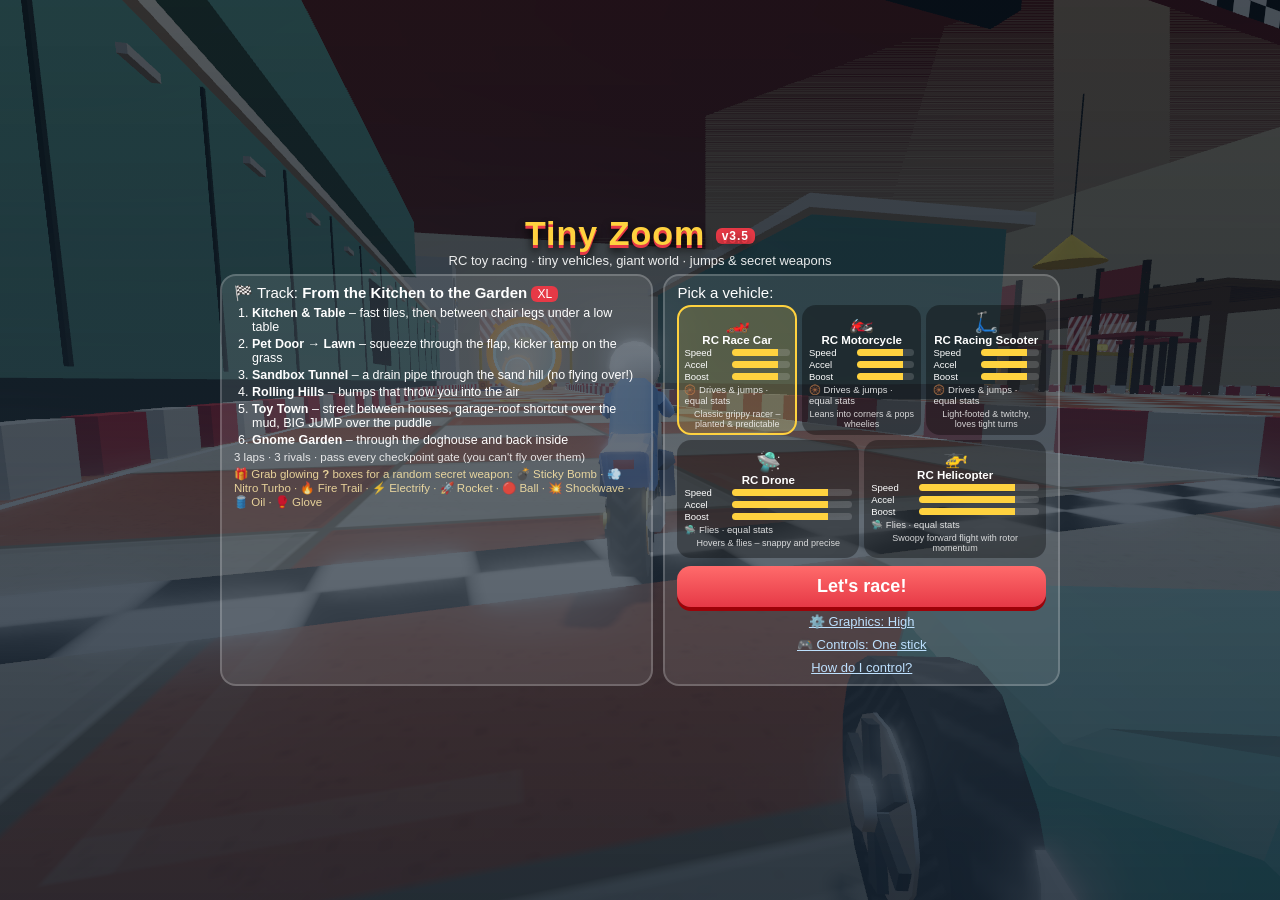
==== index.html @ 47759a53 "v3.5: graphics upgrade (PBR, shadows, bloom, quality presets), slow-zone pads, flyer wind gusts" ====
<!doctype html>
<html lang="en" dir="ltr">
<head>
<meta charset="utf-8">
<meta name="viewport" content="width=device-width, initial-scale=1, maximum-scale=1, user-scalable=no, viewport-fit=cover">
<meta name="theme-color" content="#1d3557">
<meta name="mobile-web-app-capable" content="yes">
<meta name="apple-mobile-web-app-capable" content="yes">
<meta name="apple-mobile-web-app-status-bar-style" content="black-translucent">
<title>Tiny Zoom v3.5 — Toy Racing</title>
<link rel="manifest" href="manifest.webmanifest">
<link rel="icon" href="icon-192.png">
<link rel="apple-touch-icon" href="icon-192.png">
<link rel="stylesheet" href="style.css">
</head>
<body>
<canvas id="c"></canvas>
<div id="speedlines"></div>
<div id="rescueFx"></div>
<div id="touchLayer" class="hidden"></div>

<div id="hud" class="hidden">
  <div id="hudPos" class="panel"><div class="lbl">Place</div><div><span id="posNum">4</span><small>/4</small></div></div>
  <div id="hudLap" class="panel"><div id="lapNum">Lap 1/3</div><div id="lapTime" class="mono">0:00.00</div></div>
  <div id="hudTimes" class="panel"><div>Total <b id="totTime" class="mono">0:00.0</b></div><div>Best <b id="bestTime" class="mono">—</b></div></div>
  <canvas id="minimap" width="150" height="132"></canvas>
  <div id="hudBat" class="panel"><svg class="gauge" viewBox="0 0 100 60" aria-hidden="true"><path d="M10 52 A40 40 0 0 1 90 52" class="gTrack" pathLength="100"/><path id="gaugeArc" d="M10 52 A40 40 0 0 1 90 52" class="gArc" pathLength="100"/></svg><div class="gRead"><span id="spd" class="mono">0</span><small>cm/s</small></div><span id="alt" class="mono"></span></div>
  <div id="toast"></div>
  <div id="warn"></div>
  <button id="btnPause" class="hbtn" aria-label="Pause">⏸</button>
  <button id="btnReset" class="hbtn" aria-label="Reset to track">↺</button>
  <button id="wslot" class="panel wbtn empty" aria-label="Weapon – tap to fire"><div id="wicon"><svg class="boltgear" viewBox="0 0 100 100" aria-hidden="true"><path d="M50 4l7 10 12-4 2 12 12 2-4 12 10 7-10 7 4 12-12 2-2 12-12-4-7 10-7-10-12 4-2-12-12-2 4-12-10-7 10-7-4-12 12-2 2-12 12 4z" fill="#151515"/><circle cx="50" cy="50" r="30" fill="#ff7b00"/><path d="M56 26L36 54h12l-6 22 22-30H52z" fill="#ffd23f" stroke="#151515" stroke-width="3" stroke-linejoin="round"/></svg></div><div id="wname">Grab a crate</div><div id="wtap">TAP TO FIRE</div></button>
  <button id="btnJump" class="abtn jump" aria-label="Jump"><b>⤒</b><span id="lblJump">JUMP</span></button>
  <div id="stickL" class="stick"><div class="lbl" id="lblL">Throttle</div><div class="gimbal"><div class="cross"></div><div class="knob"></div></div></div>
  <div id="stickR" class="stick"><div class="lbl" id="lblR">Steer</div><div class="gimbal"><div class="cross"></div><div class="knob"></div></div></div>
</div>

<div id="countdown"></div>

<div id="menu" class="overlay">
  <div class="menuBox">
    <div class="menuHead">
      <h1>Tiny Zoom <span class="tag">v3.5</span></h1>
      <div class="sub">RC toy racing · tiny vehicles, giant world · jumps &amp; secret weapons</div>
    </div>
    <div class="menuBody">
      <div class="trackCard">
        <div class="cardTitle">🏁 Track: <b>From the Kitchen to the Garden</b> <span class="tag">XL</span></div>
        <ol class="sections">
          <li><b>Kitchen &amp; Table</b> – fast tiles, then between chair legs under a low table</li>
          <li><b>Pet Door → Lawn</b> – squeeze through the flap, kicker ramp on the grass</li>
          <li><b>Sandbox Tunnel</b> – a drain pipe through the sand hill (no flying over!)</li>
          <li><b>Rolling Hills</b> – bumps that throw you into the air</li>
          <li><b>Toy Town</b> – street between houses, garage-roof shortcut over the mud, BIG JUMP over the puddle</li>
          <li><b>Gnome Garden</b> – through the doghouse and back inside</li>
        </ol>
        <div class="small">3 laps · 3 rivals · pass every checkpoint gate (you can't fly over them)</div>
        <div class="small wtip">🎁 Grab glowing <b>?</b> boxes for a random secret weapon: 💣 Sticky Bomb · 💨 Nitro Turbo · 🔥 Fire Trail · ⚡ Electrify · 🚀 Rocket · 🔴 Ball · 💥 Shockwave · 🛢️ Oil · 🥊 Glove</div>
      </div>
      <div class="pick">
        <div class="cardTitle">Pick a vehicle:</div>
        <div class="vehicles" id="vehList"></div>
        <button id="btnStart" class="big">Let's race!</button>
        <button class="link btnQuality" id="btnQuality">⚙️ Graphics</button>
        <button class="link btnControls" id="btnControls">🎮 Controls: One stick</button>
        <button id="btnHelp" class="link">How do I control?</button>
      </div>
    </div>
  </div>
  <div id="help" class="hidden">
    <h3>Remote control – two sticks</h3>
    <p><b>🎮 Controls (tap “Controls” to switch):</b> <b>One stick</b> (default) – the left stick is fully analog: push it diagonally to steer and accelerate at the same time; the right stick does the same, so use whichever thumb you like (flyers hold their height automatically; JUMP = hop). <b>Point &amp; go</b> – push the left stick where you want to go and the vehicle turns that way. <b>Classic RC</b> – the original transmitter layout below.</p>
    <p><b>🏎️🏍️🛴 Ground (race car, motorcycle, scooter), Classic RC:</b> Left stick up = throttle, down = brake/reverse. Right stick left/right = steering. Hard steer at speed = drift. <b>JUMP</b> button hops over small obstacles and barriers.</p>
    <p><b>🚁 Drone / Helicopter, Classic RC:</b> Left stick up/down = altitude (center = hold). Right stick: left/right = yaw, up/down = forward/back. The helicopter tilts its rotor first, carries more momentum and hovers less steadily. JUMP = quick hop up.</p>
    <p><b>🎁 Weapons:</b> Drive through a glowing <b>?</b> box – the weapon slot (bottom left, next to the left stick) rolls a random weapon. <b>Tap the slot</b> to fire it (or press F). Hits make racers spin/tumble briefly. A sticky bomb can be passed on by bumping another racer!</p>
    <p><b>🛟 Flight assist:</b> Leave the left stick centred and the drone/helicopter holds a safe height by itself – it follows the hills and ducks under gates, tables and the tunnel. Not steering? The nose gently lines up with the track. Drone and helicopter fly through glowing orange/cyan <b>turbo rings</b> instead – the assist lines you up with them.</p>
    <p><b>🚀 Turbo pads:</b> 15 orange chevron pads along the track – before jumps, ramps and the tunnel, on the straights, and in every slow grass / mud / puddle stretch. Drive over one for a short, strong speed boost. Flyers: a floating <b>turbo ring</b> hangs above every pad – fly through it for the same boost. 💣 Bombs are lobbed <b>behind</b> you. 🌪️ Over grass, mud and puddles flyers meet swirling <b>wind gusts</b> that slow them just like the ground slows cars (pale-blue on the minimap). All vehicles have the same speed: win with RC parts crate prizes and turbo pads!</p>
    <p><b>⌨️ Keyboard:</b> W/S or ↑/↓ = throttle / forward-back · A/D or ←/→ = steer (combine, e.g. W+A, for diagonals) · Space = jump (ground) / up (flyers) · E up · Shift/Q down · F = fire · R = reset to track · Esc = pause</p>
    <p class="small"><b>Credits:</b> Tiny Zoom – all models, textures and art are original and generated in code. Rendering by three.js (MIT License, © three.js authors).</p>
    <button class="big" id="btnHelpClose">Got it</button>
  </div>
</div>

<div id="pause" class="overlay hidden"><div class="dialog"><h2>Paused</h2>
  <button class="big" id="btnResume">Resume</button><button class="big alt" id="btnRestart">New race</button><button class="big alt btnQuality" id="btnQuality2">⚙️ Graphics</button><button class="big alt btnControls" id="btnControls2">🎮 Controls: One stick</button><button class="big alt" id="btnMenu">Menu</button></div></div>

<div id="finish" class="overlay hidden"><div class="dialog wide"><h2 id="finTitle">Finish!</h2>
  <table id="results"><thead><tr><th>Place</th><th>Driver</th><th>Vehicle</th><th>Total time</th><th>Best lap</th><th>Laps</th><th>Hits</th></tr></thead><tbody></tbody></table>
  <div id="balance" class="small"></div>
  <div class="row"><button class="big" id="btnAgain">Again!</button><button class="big alt" id="btnMenu2">Menu</button></div></div></div>

<div id="rotate"><div>📱↻</div><div>Rotate your phone to landscape</div></div>

<script type="module" src="main.js"></script>
</body>
</html>
---- style.css ----
*{box-sizing:border-box;-webkit-tap-highlight-color:transparent}
html,body{margin:0;height:100%;overflow:hidden;background:#111;font-family:"Rubik","Segoe UI",Arial,sans-serif;color:#fff;touch-action:none;user-select:none;-webkit-user-select:none;overscroll-behavior:none;-webkit-touch-callout:none;-webkit-tap-highlight-color:transparent;-webkit-text-size-adjust:100%}
#c{position:fixed;inset:0;width:100vw;height:100vh;display:block}
.hidden{display:none!important}
#touchLayer{position:fixed;inset:0;z-index:5;touch-action:none}
#hud{position:fixed;inset:0;z-index:6;pointer-events:none}
.panel{position:absolute;background:rgba(20,30,50,.62);border:2px solid rgba(255,255,255,.25);border-radius:12px;padding:4px 10px;text-shadow:0 1px 2px #000}
.mono{font-variant-numeric:tabular-nums;direction:ltr;unicode-bidi:embed}
#hudPos{top:max(8px,env(safe-area-inset-top));left:max(10px,env(safe-area-inset-left));text-align:center;line-height:1}
#hudPos .lbl{font-size:11px;opacity:.8}
#posNum{font-size:34px;font-weight:800;color:#ffd23f}
#hudPos small{font-size:16px;opacity:.8}
#hudLap{top:max(8px,env(safe-area-inset-top));left:50%;transform:translateX(-50%);text-align:center}
#lapNum{font-size:13px;opacity:.9}#lapTime{font-size:22px;font-weight:700}
#hudTimes{top:max(8px,env(safe-area-inset-top));right:calc(max(10px,env(safe-area-inset-right)) + 160px);font-size:12px;line-height:1.5}
#hudTimes b{font-size:14px}
#minimap{position:absolute;top:max(8px,env(safe-area-inset-top));right:max(10px,env(safe-area-inset-right));width:150px;height:132px;background:rgba(20,30,50,.5);border-radius:12px;border:2px solid rgba(255,255,255,.25)}
#hudBat{top:calc(max(8px,env(safe-area-inset-top)) + 62px);left:max(10px,env(safe-area-inset-left));display:flex;align-items:center;gap:6px;font-size:13px;direction:ltr}
.batIcon{width:44px;height:16px;border:2px solid #fff;border-radius:3px;position:relative;padding:1px}
.batIcon:after{content:"";position:absolute;right:-6px;top:3px;width:4px;height:6px;background:#fff;border-radius:1px}
#batFill{height:100%;width:100%;background:#52d273;border-radius:1px;transition:width .2s}
#spd{font-weight:700;font-size:15px}
#toast{position:absolute;top:70px;left:50%;transform:translateX(-50%);background:rgba(255,210,63,.92);color:#222;font-weight:700;padding:6px 16px;border-radius:20px;opacity:0;transition:opacity .4s;white-space:nowrap;font-size:15px}
#toast.show{opacity:1}
#warn{position:absolute;top:108px;left:50%;transform:translateX(-50%);color:#ff4d6d;font-weight:800;font-size:18px;text-shadow:0 0 6px #000,0 2px 2px #000;white-space:nowrap}
#warn.ok{color:#4cc9f0}
.hbtn{pointer-events:auto;position:absolute;top:calc(max(8px,env(safe-area-inset-top)) + 142px);width:42px;height:42px;border-radius:50%;border:2px solid rgba(255,255,255,.4);background:rgba(20,30,50,.6);color:#fff;font-size:20px}
#btnPause{right:calc(max(10px,env(safe-area-inset-right)) + 0px)}
#btnReset{right:calc(max(10px,env(safe-area-inset-right)) + 50px)}
.stick{position:absolute;bottom:max(10px,env(safe-area-inset-bottom));width:150px;text-align:center;--kx:0px;--ky:0px}
#stickL{left:max(14px,env(safe-area-inset-left))}
#stickR{right:max(14px,env(safe-area-inset-right))}
.stick .lbl{font-size:12px;background:rgba(0,0,0,.45);display:inline-block;padding:2px 8px;border-radius:8px;margin-bottom:4px}
.gimbal{position:relative;width:118px;height:118px;margin:0 auto;border-radius:22px;background:linear-gradient(145deg,#3a3f47,#1f2328);border:3px solid #6c757d;box-shadow:inset 0 0 12px rgba(0,0,0,.7),0 3px 8px rgba(0,0,0,.5);opacity:.82}
.gimbal:before{content:"";position:absolute;inset:14px;border-radius:50%;border:2px solid rgba(255,255,255,.15);background:radial-gradient(circle,#2b2f35 40%,#15181c)}
.cross{position:absolute;inset:0}
.cross:before,.cross:after{content:"";position:absolute;background:rgba(255,255,255,.12);left:50%;top:18px;bottom:18px;width:2px;transform:translateX(-50%)}
.cross:after{top:50%;left:18px;right:18px;width:auto;height:2px;bottom:auto;transform:translateY(-50%)}
.knob{position:absolute;left:50%;top:50%;width:44px;height:44px;margin:-22px 0 0 -22px;border-radius:50%;background:radial-gradient(circle at 35% 30%,#e9ecef,#868e96 60%,#495057);border:3px solid #212529;box-shadow:0 4px 6px rgba(0,0,0,.6);transform:translate(var(--kx),var(--ky));transition:transform .05s}
.knob:after{content:"";position:absolute;inset:8px;border-radius:50%;background:repeating-conic-gradient(#adb5bd 0 10deg,#6c757d 10deg 20deg);opacity:.6}
#countdown{position:fixed;inset:0;display:flex;align-items:center;justify-content:center;z-index:8;pointer-events:none}
#countdown .cd{font:900 clamp(110px,34vh,190px)/1 'Arial Black',Impact,system-ui,sans-serif;letter-spacing:4px;color:#ff2d2d;-webkit-text-stroke:6px #ffe14d;paint-order:stroke fill;text-shadow:0 8px 0 #8a0f12,0 14px 24px rgba(0,0,0,.6);animation:cdpop .9s cubic-bezier(.2,1.6,.4,1) both;transform-origin:50% 60%}
#countdown .cd.go{color:#ff2d2d;font-size:clamp(130px,42vh,230px);animation:gopop .9s cubic-bezier(.2,1.8,.4,1) both}
#countdown .cd.n3,#countdown .cd.n2,#countdown .cd.n1{color:#fff;-webkit-text-stroke-color:#ff2d2d;text-shadow:0 8px 0 #8a0f12,0 14px 24px rgba(0,0,0,.6)}
@keyframes cdpop{0%{transform:scale(2.4);opacity:0}35%{transform:scale(.92);opacity:1}55%{transform:scale(1.05)}100%{transform:scale(1);opacity:.95}}
@keyframes gopop{0%{transform:scale(.2) rotate(-8deg);opacity:0}40%{transform:scale(1.15) rotate(2deg);opacity:1}70%{transform:scale(1)}100%{transform:scale(1.06);opacity:1}}
.overlay{position:fixed;inset:0;z-index:10;display:flex;align-items:center;justify-content:center;background:linear-gradient(180deg,rgba(13,27,42,.55),rgba(13,27,42,.82));overflow:auto}
.menuBox{width:min(96vw,860px);max-height:100vh;padding:8px 10px}
.menuHead{text-align:center;margin-bottom:6px}
h1{margin:0;font-size:34px;color:#ffd23f;text-shadow:0 3px 0 #e63946,0 6px 10px #000;letter-spacing:1px}
.tag{font-size:12px;background:#e63946;color:#fff;border-radius:6px;padding:1px 6px;vertical-align:middle}
.sub{font-size:13px;opacity:.9}
.menuBody{display:flex;gap:10px;align-items:stretch}
.trackCard,.pick{background:rgba(255,255,255,.1);border:2px solid rgba(255,255,255,.2);border-radius:16px;padding:8px 12px}
.trackCard{flex:1.1;font-size:12.5px}.pick{flex:1}
.cardTitle{font-size:15px;margin-bottom:4px}
.sections{margin:4px 0;padding-inline-start:18px}.sections li{margin:3px 0}
.small{font-size:11.5px;opacity:.85}
.vehicles{display:flex;gap:8px}
.vcard{flex:1;background:rgba(0,0,0,.35);color:#fff;border:3px solid transparent;border-radius:14px;padding:6px;font:inherit;text-align:left;cursor:pointer}
.vcard.sel{border-color:#ffd23f;background:rgba(255,210,63,.18)}
.vicon{font-size:26px;text-align:center}.vname{font-weight:800;text-align:center;font-size:14px;margin-bottom:3px}
.stat{display:flex;align-items:center;gap:4px;font-size:11px;margin:2px 0}.stat span{width:46px}
.stat i{flex:1;height:7px;border-radius:4px;background:linear-gradient(90deg,#ffd23f var(--v),rgba(255,255,255,.15) var(--v))}
.vnote{font-size:10.5px;opacity:.8;margin-top:3px;text-align:center}
button.big{display:block;width:100%;margin-top:8px;padding:10px;font:inherit;font-size:18px;font-weight:800;border:none;border-radius:14px;background:linear-gradient(#ff6b6b,#e63946);color:#fff;box-shadow:0 4px 0 #9d0208;cursor:pointer}
button.big:active{transform:translateY(3px);box-shadow:0 1px 0 #9d0208}
button.big.alt{background:linear-gradient(#4f6d8f,#1d3557);box-shadow:0 4px 0 #0d1b2a}
button.link{background:none;border:none;color:#bde0fe;text-decoration:underline;font:inherit;font-size:13px;margin-top:6px;cursor:pointer;display:block;margin-inline:auto}
#help{position:absolute;inset:6% 8%;background:#0d1b2a;border:2px solid #ffd23f;border-radius:16px;padding:10px 18px;font-size:13px;overflow:auto;z-index:2}
#help h3{margin:4px 0;color:#ffd23f}
.dialog{background:rgba(13,27,42,.95);border:2px solid #ffd23f;border-radius:18px;padding:12px 22px;min-width:280px;text-align:center;max-height:96vh;overflow:auto}
.dialog.wide{min-width:min(94vw,640px)}
.dialog h2{margin:2px 0 8px;color:#ffd23f}
.row{display:flex;gap:10px}.row button{flex:1}
#results{width:100%;border-collapse:collapse;font-size:13px}
#results th{font-size:11px;opacity:.75;font-weight:600;padding:2px 4px}
#results td{padding:4px;border-top:1px solid rgba(255,255,255,.15)}
#results tr.me td{color:#ffd23f;font-weight:800}
#balance{margin-top:6px}
#rotate{display:none;position:fixed;inset:0;z-index:50;background:#0d1b2a;color:#ffd23f;font-size:22px;font-weight:800;flex-direction:column;align-items:center;justify-content:center;gap:10px}
#rotate div:first-child{font-size:60px}
@media (orientation:portrait) and (pointer:coarse){#rotate{display:flex}}
@media (max-height:420px){h1{font-size:26px}.sub{font-size:11px}.trackCard{font-size:11.5px}button.big{padding:7px;font-size:16px}.vicon{font-size:20px}}

/* v2: weapon slot + action buttons */
/* v3.2: the weapon slot IS the fire button – bottom left, right of the left stick, thumb-sized */
#wslot{pointer-events:auto;top:auto;bottom:calc(max(10px,env(safe-area-inset-bottom)) + 108px);right:calc(max(14px,env(safe-area-inset-right)) + 158px);left:auto;width:96px;height:90px;box-sizing:border-box;
  text-align:center;padding:6px 6px 4px;border-radius:20px;border:3px solid rgba(255,255,255,.45);color:#fff;font:inherit;display:flex;flex-direction:column;align-items:center;justify-content:center;gap:1px;
  box-shadow:0 4px 0 rgba(0,0,0,.45),0 0 10px rgba(0,0,0,.4);transition:transform .08s,box-shadow .15s,background .15s;touch-action:none;cursor:pointer}
#wicon{font-size:38px;line-height:44px;height:44px;filter:drop-shadow(0 2px 2px #000);pointer-events:none}
#wname{font-size:11px;font-weight:700;white-space:nowrap;overflow:hidden;text-overflow:ellipsis;max-width:96px;pointer-events:none}
#wtap{font-size:10px;font-weight:900;letter-spacing:1px;opacity:0;height:12px;pointer-events:none}
#wslot.empty{opacity:.6}#wslot.empty #wicon{color:#bbb}
#wslot.rolling{border-color:#ffd23f;animation:wshake .12s infinite}
#wslot.ready{opacity:1;border-color:#7dff9a;background:radial-gradient(circle at 50% 35%,rgba(82,210,115,.55),rgba(20,60,40,.85));animation:wpulse 1s ease-in-out infinite}
#wslot.ready #wtap{opacity:1;color:#d9ffe2}
#wslot.down{transform:translateY(3px) scale(.93);box-shadow:0 1px 0 rgba(0,0,0,.45),0 0 6px #52d273;animation:none}
@keyframes wpulse{0%,100%{box-shadow:0 4px 0 rgba(0,0,0,.45),0 0 10px 2px rgba(82,210,115,.7);transform:scale(1)}50%{box-shadow:0 4px 0 rgba(0,0,0,.45),0 0 26px 9px rgba(125,255,154,.95);transform:scale(1.06)}}
@keyframes wshake{0%{transform:translateX(-1px)}50%{transform:translateX(1px)}}
.abtn{pointer-events:auto;position:absolute;bottom:calc(max(10px,env(safe-area-inset-bottom)) + 18px);width:76px;height:76px;border-radius:50%;border:3px solid rgba(255,255,255,.75);color:#fff;font:inherit;font-weight:900;display:flex;flex-direction:column;align-items:center;justify-content:center;box-shadow:0 4px 0 rgba(0,0,0,.45),0 0 12px rgba(0,0,0,.4);touch-action:none;padding:0;opacity:.9}
.abtn b{font-size:24px;line-height:26px}.abtn span{font-size:12px;letter-spacing:1px}
.abtn.jump{right:calc(max(14px,env(safe-area-inset-right)) + 168px);background:radial-gradient(circle at 40% 35%,#8ad8ff,#0077b6)}
.abtn.off{filter:grayscale(.85);opacity:.5}
.abtn.down{transform:translateY(3px) scale(.95);box-shadow:0 1px 0 rgba(0,0,0,.45)}
.vehicles{flex-wrap:wrap;gap:5px}
.vcard{flex:1 1 30%;min-width:0;padding:3px 5px;border-width:2px}
.vcard .vicon{font-size:20px}.vcard .vname{font-size:11.5px;margin-bottom:1px}
.vcard .stat{font-size:9.5px;margin:1px 0}.vcard .stat span{width:44px}
.vcard .vnote{font-size:9px;line-height:1.15}
.wtip{margin-top:4px;color:#ffe9a8}
@media (max-height:420px){.vcard .vnote{display:none}.vcard .vicon{font-size:17px}}
#speedlines{position:fixed;inset:-5%;pointer-events:none;z-index:4;opacity:0;transition:opacity .25s;background:repeating-conic-gradient(from 0deg at 50% 55%,rgba(255,255,255,0) 0deg 5deg,rgba(255,255,255,.55) 5deg 5.5deg,rgba(255,255,255,0) 5.5deg 11deg,rgba(160,230,255,.45) 11deg 11.4deg);-webkit-mask:radial-gradient(circle at 50% 55%,transparent 30%,#000 75%);mask:radial-gradient(circle at 50% 55%,transparent 30%,#000 75%)}
#speedlines.on{opacity:.85;animation:slz .12s linear infinite}
@keyframes slz{0%{transform:scale(1) rotate(0deg)}50%{transform:scale(1.05) rotate(1.5deg)}100%{transform:scale(1) rotate(0deg)}}

/* v3.1: iOS touch hardening + rescue fade */
#touchLayer,#hud,#hud *,.abtn,.hbtn,#wslot,canvas{-webkit-touch-callout:none;-webkit-user-select:none;user-select:none;-webkit-tap-highlight-color:transparent;touch-action:none}
.hbtn{touch-action:manipulation}
#rescueFx{position:fixed;inset:0;z-index:7;pointer-events:none;background:radial-gradient(circle at 50% 55%,rgba(255,255,255,0) 20%,rgba(255,255,255,.85) 75%);opacity:0;transition:opacity .25s}
#rescueFx.on{opacity:1}
.vcard .vflav{font-size:9.5px;opacity:.85;margin-top:2px}
/* v3.3: weapon slot sits directly above JUMP (same column, 14px gap); bolt-gear crate icon */
#wicon .boltgear{width:44px;height:44px;display:block;margin:2px auto}
#wname{max-width:88px}

/* v3.5 speedometer: arc gauge + digital readout */
#hudBat{min-width:92px;padding:2px 8px 4px;text-align:center;flex-direction:column;gap:0}
#hudBat .gauge{display:block;width:84px;height:48px;margin:0 auto -18px}
#hudBat .gTrack{fill:none;stroke:rgba(255,255,255,.18);stroke-width:8;stroke-linecap:round}
#hudBat .gArc{fill:none;stroke:#ffd23f;stroke-width:8;stroke-linecap:round;stroke-dasharray:100;stroke-dashoffset:100;transition:stroke-dashoffset .12s linear,stroke .2s}
#hudBat.turbo .gArc{stroke:#4cc9f0;filter:drop-shadow(0 0 4px #4cc9f0)}
#hudBat .gRead{position:relative;line-height:1}
#hudBat #spd{font-size:20px;font-weight:800}
#hudBat small{display:block;font-size:9px;opacity:.75}
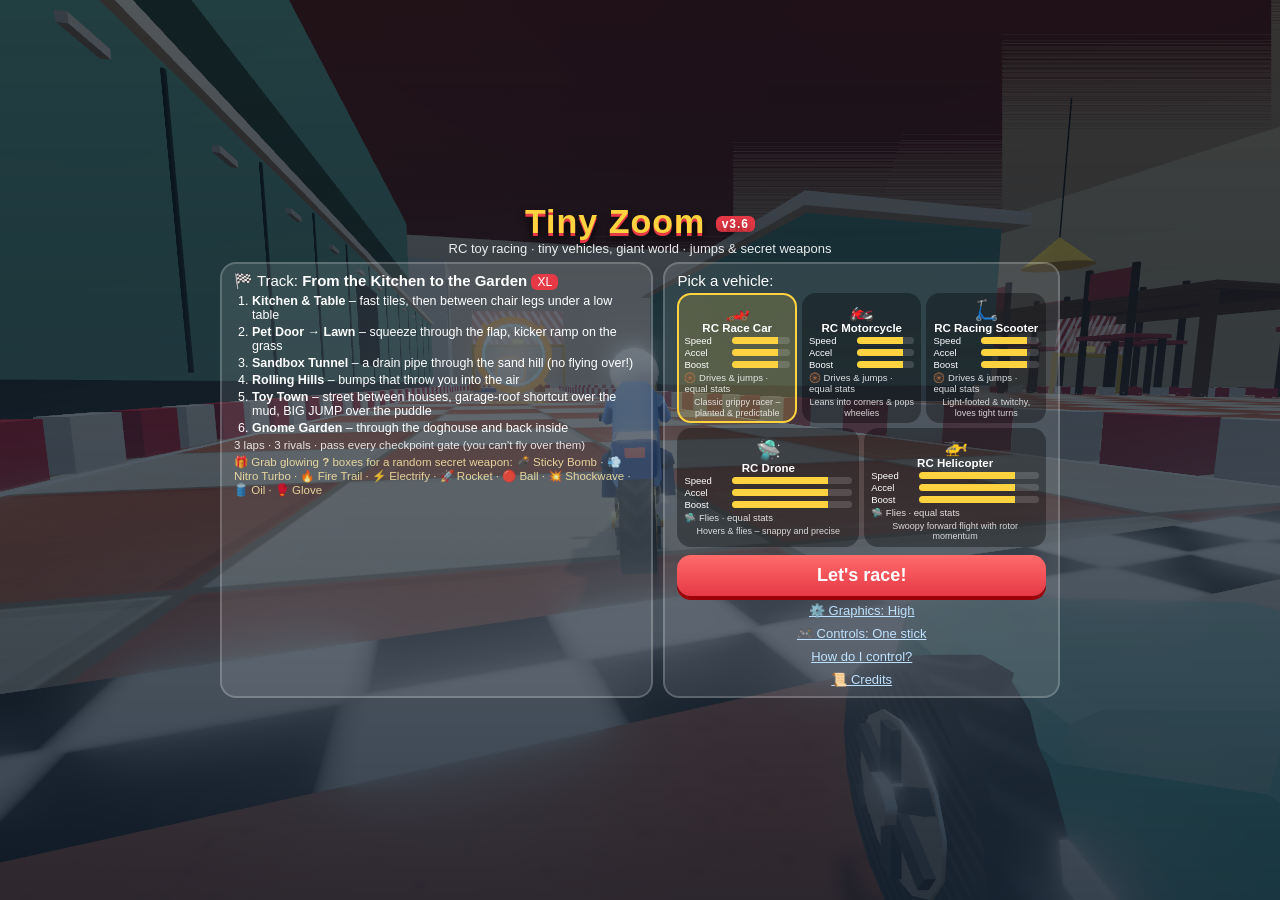
==== commit ad48abcb: "v3.6: realistic licensed vehicle models (CC0 Toy Car race car, NASA Ingenuity helicopter), Credits s" ====
--- a/index.html
+++ b/index.html
@@ -7,7 +7,7 @@
 <meta name="mobile-web-app-capable" content="yes">
 <meta name="apple-mobile-web-app-capable" content="yes">
 <meta name="apple-mobile-web-app-status-bar-style" content="black-translucent">
-<title>Tiny Zoom v3.5 — Toy Racing</title>
+<title>Tiny Zoom v3.6 — Toy Racing</title>
 <link rel="manifest" href="manifest.webmanifest">
 <link rel="icon" href="icon-192.png">
 <link rel="apple-touch-icon" href="icon-192.png">
@@ -40,7 +40,7 @@
 <div id="menu" class="overlay">
   <div class="menuBox">
     <div class="menuHead">
-      <h1>Tiny Zoom <span class="tag">v3.5</span></h1>
+      <h1>Tiny Zoom <span class="tag">v3.6</span></h1>
       <div class="sub">RC toy racing · tiny vehicles, giant world · jumps &amp; secret weapons</div>
     </div>
     <div class="menuBody">
@@ -64,8 +64,17 @@
         <button class="link btnQuality" id="btnQuality">⚙️ Graphics</button>
         <button class="link btnControls" id="btnControls">🎮 Controls: One stick</button>
         <button id="btnHelp" class="link">How do I control?</button>
+        <button id="btnCredits" class="link">📜 Credits</button>
       </div>
     </div>
+  </div>
+  <div id="credits" class="hidden">
+    <h3>📜 Credits</h3>
+    <p><b>Race car model</b> – “Toy Car” by Guido Odendahl (model) and Eric Chadwick (extensions), Khronos glTF Sample Assets. License: <b>CC0 1.0</b> (public domain). github.com/KhronosGroup/glTF-Sample-Assets/tree/main/Models/ToyCar · Modified: wheels split for animation, simplified, re-textured colours, compressed.</p>
+    <p><b>Helicopter model</b> – “Ingenuity Mars Helicopter” 3D model, NASA/JPL-Caltech (science.nasa.gov/resource/mars-ingenuity-helicopter-3d-model). NASA content: <b>public domain</b> (not copyrighted in the U.S.); used without NASA insignia and without implying endorsement. Modified: rotors re-pivoted, colour tint, compressed.</p>
+    <p><b>Motorcycle, scooter, drone</b>, track, house, textures, UI, sounds – original, generated in code for Tiny Zoom.</p>
+    <p><b>Software</b> – three.js incl. GLTFLoader, post-processing and meshoptimizer decoder: MIT License, © three.js authors / © Arseny Kapoulkine.</p>
+    <button class="big" id="btnCreditsClose">Close</button>
   </div>
   <div id="help" class="hidden">
     <h3>Remote control – two sticks</h3>
@@ -76,7 +85,7 @@
     <p><b>🛟 Flight assist:</b> Leave the left stick centred and the drone/helicopter holds a safe height by itself – it follows the hills and ducks under gates, tables and the tunnel. Not steering? The nose gently lines up with the track. Drone and helicopter fly through glowing orange/cyan <b>turbo rings</b> instead – the assist lines you up with them.</p>
     <p><b>🚀 Turbo pads:</b> 15 orange chevron pads along the track – before jumps, ramps and the tunnel, on the straights, and in every slow grass / mud / puddle stretch. Drive over one for a short, strong speed boost. Flyers: a floating <b>turbo ring</b> hangs above every pad – fly through it for the same boost. 💣 Bombs are lobbed <b>behind</b> you. 🌪️ Over grass, mud and puddles flyers meet swirling <b>wind gusts</b> that slow them just like the ground slows cars (pale-blue on the minimap). All vehicles have the same speed: win with RC parts crate prizes and turbo pads!</p>
     <p><b>⌨️ Keyboard:</b> W/S or ↑/↓ = throttle / forward-back · A/D or ←/→ = steer (combine, e.g. W+A, for diagonals) · Space = jump (ground) / up (flyers) · E up · Shift/Q down · F = fire · R = reset to track · Esc = pause</p>
-    <p class="small"><b>Credits:</b> Tiny Zoom – all models, textures and art are original and generated in code. Rendering by three.js (MIT License, © three.js authors).</p>
+    <p class="small"><b>Credits:</b> see 📜 Credits in the menu (race car: “Toy Car” CC0 · helicopter: NASA Ingenuity, public domain · three.js MIT).</p>
     <button class="big" id="btnHelpClose">Got it</button>
   </div>
 </div>
--- a/style.css
+++ b/style.css
@@ -67,8 +67,8 @@
 button.big:active{transform:translateY(3px);box-shadow:0 1px 0 #9d0208}
 button.big.alt{background:linear-gradient(#4f6d8f,#1d3557);box-shadow:0 4px 0 #0d1b2a}
 button.link{background:none;border:none;color:#bde0fe;text-decoration:underline;font:inherit;font-size:13px;margin-top:6px;cursor:pointer;display:block;margin-inline:auto}
-#help{position:absolute;inset:6% 8%;background:#0d1b2a;border:2px solid #ffd23f;border-radius:16px;padding:10px 18px;font-size:13px;overflow:auto;z-index:2}
-#help h3{margin:4px 0;color:#ffd23f}
+#help,#credits{position:absolute;inset:6% 8%;background:#0d1b2a;border:2px solid #ffd23f;border-radius:16px;padding:10px 18px;font-size:13px;overflow:auto;z-index:2}
+#help h3,#credits h3{margin:4px 0;color:#ffd23f}
 .dialog{background:rgba(13,27,42,.95);border:2px solid #ffd23f;border-radius:18px;padding:12px 22px;min-width:280px;text-align:center;max-height:96vh;overflow:auto}
 .dialog.wide{min-width:min(94vw,640px)}
 .dialog h2{margin:2px 0 8px;color:#ffd23f}
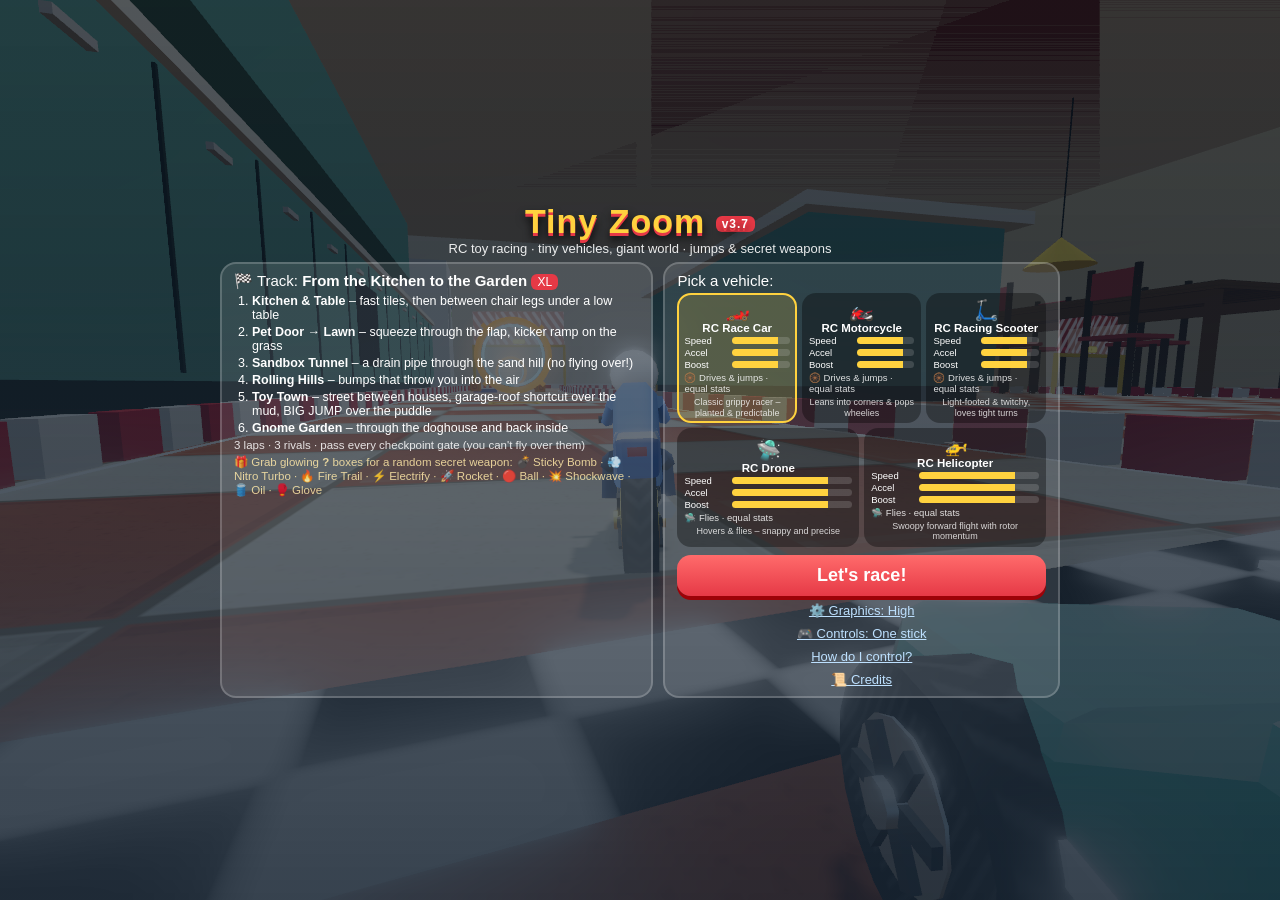
==== commit 8f85c69f: "v3.7: Sketchfab CC-BY motorcycle, scooter and drone models (animanyarty, Delandi, Annelida); credits" ====
--- a/index.html
+++ b/index.html
@@ -7,7 +7,7 @@
 <meta name="mobile-web-app-capable" content="yes">
 <meta name="apple-mobile-web-app-capable" content="yes">
 <meta name="apple-mobile-web-app-status-bar-style" content="black-translucent">
-<title>Tiny Zoom v3.6 — Toy Racing</title>
+<title>Tiny Zoom v3.7 — Toy Racing</title>
 <link rel="manifest" href="manifest.webmanifest">
 <link rel="icon" href="icon-192.png">
 <link rel="apple-touch-icon" href="icon-192.png">
@@ -40,7 +40,7 @@
 <div id="menu" class="overlay">
   <div class="menuBox">
     <div class="menuHead">
-      <h1>Tiny Zoom <span class="tag">v3.6</span></h1>
+      <h1>Tiny Zoom <span class="tag">v3.7</span></h1>
       <div class="sub">RC toy racing · tiny vehicles, giant world · jumps &amp; secret weapons</div>
     </div>
     <div class="menuBody">
@@ -72,7 +72,10 @@
     <h3>📜 Credits</h3>
     <p><b>Race car model</b> – “Toy Car” by Guido Odendahl (model) and Eric Chadwick (extensions), Khronos glTF Sample Assets. License: <b>CC0 1.0</b> (public domain). github.com/KhronosGroup/glTF-Sample-Assets/tree/main/Models/ToyCar · Modified: wheels split for animation, simplified, re-textured colours, compressed.</p>
     <p><b>Helicopter model</b> – “Ingenuity Mars Helicopter” 3D model, NASA/JPL-Caltech (science.nasa.gov/resource/mars-ingenuity-helicopter-3d-model). NASA content: <b>public domain</b> (not copyrighted in the U.S.); used without NASA insignia and without implying endorsement. Modified: rotors re-pivoted, colour tint, compressed.</p>
-    <p><b>Motorcycle, scooter, drone</b>, track, house, textures, UI, sounds – original, generated in code for Tiny Zoom.</p>
+    <p><b>Motorcycle model</b> – “Motorcycle” by animanyarty, Sketchfab (https://sketchfab.com/3d-models/motorcycle-38404e2077ca4b209cd2f1db30541b94). License: <b>CC BY 4.0</b> (creativecommons.org/licenses/by/4.0/). Modified: re-oriented/scaled, wheels split for animation, simplified, textures WebP ≤1K, meshopt-compressed.</p>
+    <p><b>Scooter model</b> – “Electric Scooter (Low-poly, game-ready)” by Delandi (delandi), Sketchfab (https://sketchfab.com/3d-models/electric-scooter-low-poly-game-ready-e22bffc784b04a93acc83599fa7a81c0). License: <b>CC BY 4.0</b> (creativecommons.org/licenses/by/4.0/). Modified: re-oriented/scaled, wheels split for animation, textures WebP ≤1K, meshopt-compressed.</p>
+    <p><b>Drone model</b> – “Quadcopter drone” by Annelida, Sketchfab (https://sketchfab.com/3d-models/quadcopter-drone-ca8f0f70a1014e77a6777dc248e9bf5a). License: <b>CC BY 4.0</b> (creativecommons.org/licenses/by/4.0/). Modified: re-oriented/scaled, rotors re-pivoted, textures WebP ≤1K, meshopt-compressed.</p>
+    <p>Track, house, textures, UI, sounds – original, generated in code for Tiny Zoom.</p>
     <p><b>Software</b> – three.js incl. GLTFLoader, post-processing and meshoptimizer decoder: MIT License, © three.js authors / © Arseny Kapoulkine.</p>
     <button class="big" id="btnCreditsClose">Close</button>
   </div>
@@ -85,7 +88,7 @@
     <p><b>🛟 Flight assist:</b> Leave the left stick centred and the drone/helicopter holds a safe height by itself – it follows the hills and ducks under gates, tables and the tunnel. Not steering? The nose gently lines up with the track. Drone and helicopter fly through glowing orange/cyan <b>turbo rings</b> instead – the assist lines you up with them.</p>
     <p><b>🚀 Turbo pads:</b> 15 orange chevron pads along the track – before jumps, ramps and the tunnel, on the straights, and in every slow grass / mud / puddle stretch. Drive over one for a short, strong speed boost. Flyers: a floating <b>turbo ring</b> hangs above every pad – fly through it for the same boost. 💣 Bombs are lobbed <b>behind</b> you. 🌪️ Over grass, mud and puddles flyers meet swirling <b>wind gusts</b> that slow them just like the ground slows cars (pale-blue on the minimap). All vehicles have the same speed: win with RC parts crate prizes and turbo pads!</p>
     <p><b>⌨️ Keyboard:</b> W/S or ↑/↓ = throttle / forward-back · A/D or ←/→ = steer (combine, e.g. W+A, for diagonals) · Space = jump (ground) / up (flyers) · E up · Shift/Q down · F = fire · R = reset to track · Esc = pause</p>
-    <p class="small"><b>Credits:</b> see 📜 Credits in the menu (race car: “Toy Car” CC0 · helicopter: NASA Ingenuity, public domain · three.js MIT).</p>
+    <p class="small"><b>Credits:</b> see 📜 Credits in the menu (race car: “Toy Car” CC0 · helicopter: NASA Ingenuity, public domain · motorcycle “Motorcycle” by animanyarty, scooter “Electric Scooter (Low-poly, game-ready)” by Delandi, drone “Quadcopter drone” by Annelida – all CC BY 4.0, Sketchfab · three.js MIT).</p>
     <button class="big" id="btnHelpClose">Got it</button>
   </div>
 </div>
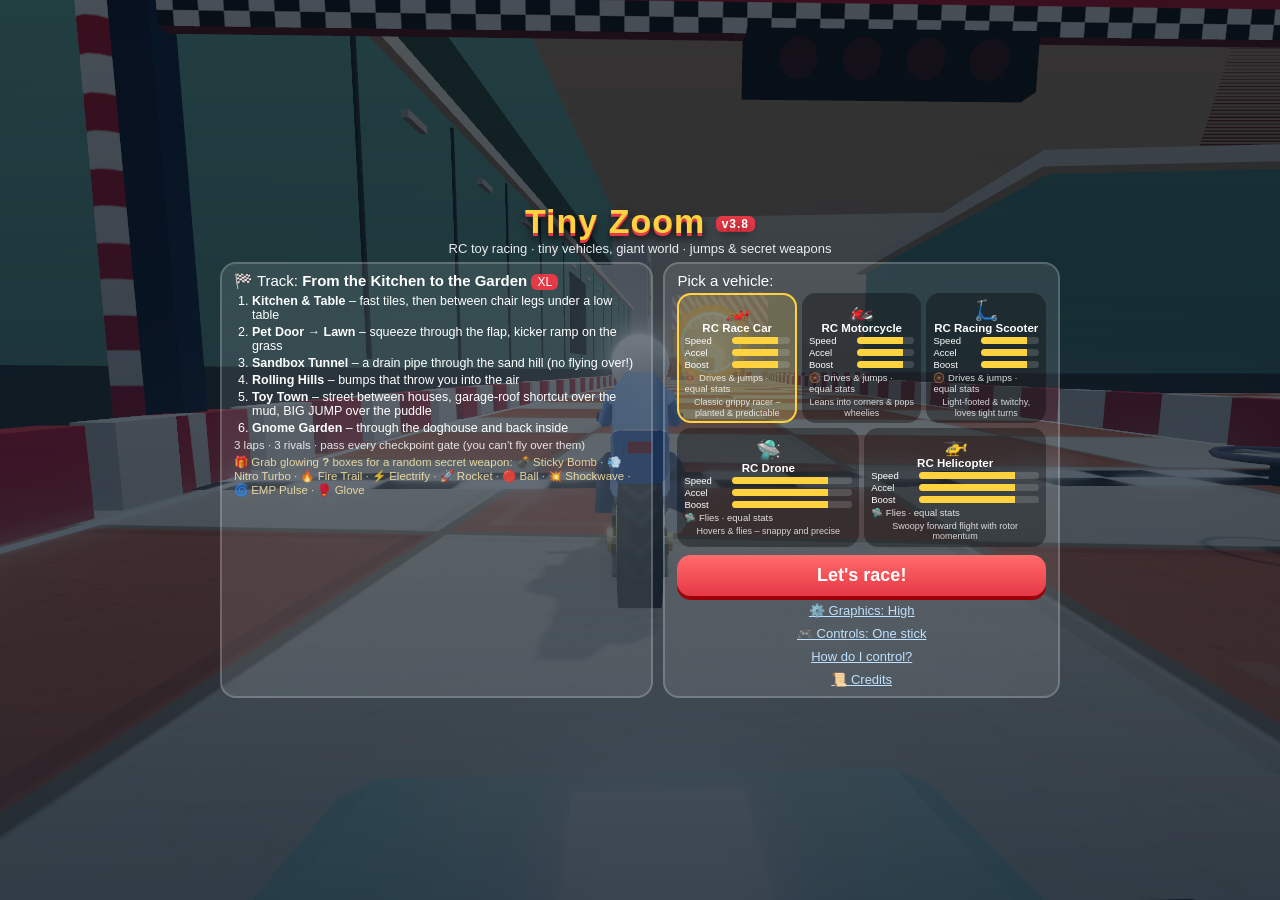
==== commit eae1cc24: "v3.8: EMP Pulse homing orb replaces Oil Slick (hits ground & air equally); bigger, taller, higher RC" ====
--- a/index.html
+++ b/index.html
@@ -7,7 +7,7 @@
 <meta name="mobile-web-app-capable" content="yes">
 <meta name="apple-mobile-web-app-capable" content="yes">
 <meta name="apple-mobile-web-app-status-bar-style" content="black-translucent">
-<title>Tiny Zoom v3.7 — Toy Racing</title>
+<title>Tiny Zoom v3.8 — Toy Racing</title>
 <link rel="manifest" href="manifest.webmanifest">
 <link rel="icon" href="icon-192.png">
 <link rel="apple-touch-icon" href="icon-192.png">
@@ -40,7 +40,7 @@
 <div id="menu" class="overlay">
   <div class="menuBox">
     <div class="menuHead">
-      <h1>Tiny Zoom <span class="tag">v3.7</span></h1>
+      <h1>Tiny Zoom <span class="tag">v3.8</span></h1>
       <div class="sub">RC toy racing · tiny vehicles, giant world · jumps &amp; secret weapons</div>
     </div>
     <div class="menuBody">
@@ -55,7 +55,7 @@
           <li><b>Gnome Garden</b> – through the doghouse and back inside</li>
         </ol>
         <div class="small">3 laps · 3 rivals · pass every checkpoint gate (you can't fly over them)</div>
-        <div class="small wtip">🎁 Grab glowing <b>?</b> boxes for a random secret weapon: 💣 Sticky Bomb · 💨 Nitro Turbo · 🔥 Fire Trail · ⚡ Electrify · 🚀 Rocket · 🔴 Ball · 💥 Shockwave · 🛢️ Oil · 🥊 Glove</div>
+        <div class="small wtip">🎁 Grab glowing <b>?</b> boxes for a random secret weapon: 💣 Sticky Bomb · 💨 Nitro Turbo · 🔥 Fire Trail · ⚡ Electrify · 🚀 Rocket · 🔴 Ball · 💥 Shockwave · 🌀 EMP Pulse · 🥊 Glove</div>
       </div>
       <div class="pick">
         <div class="cardTitle">Pick a vehicle:</div>
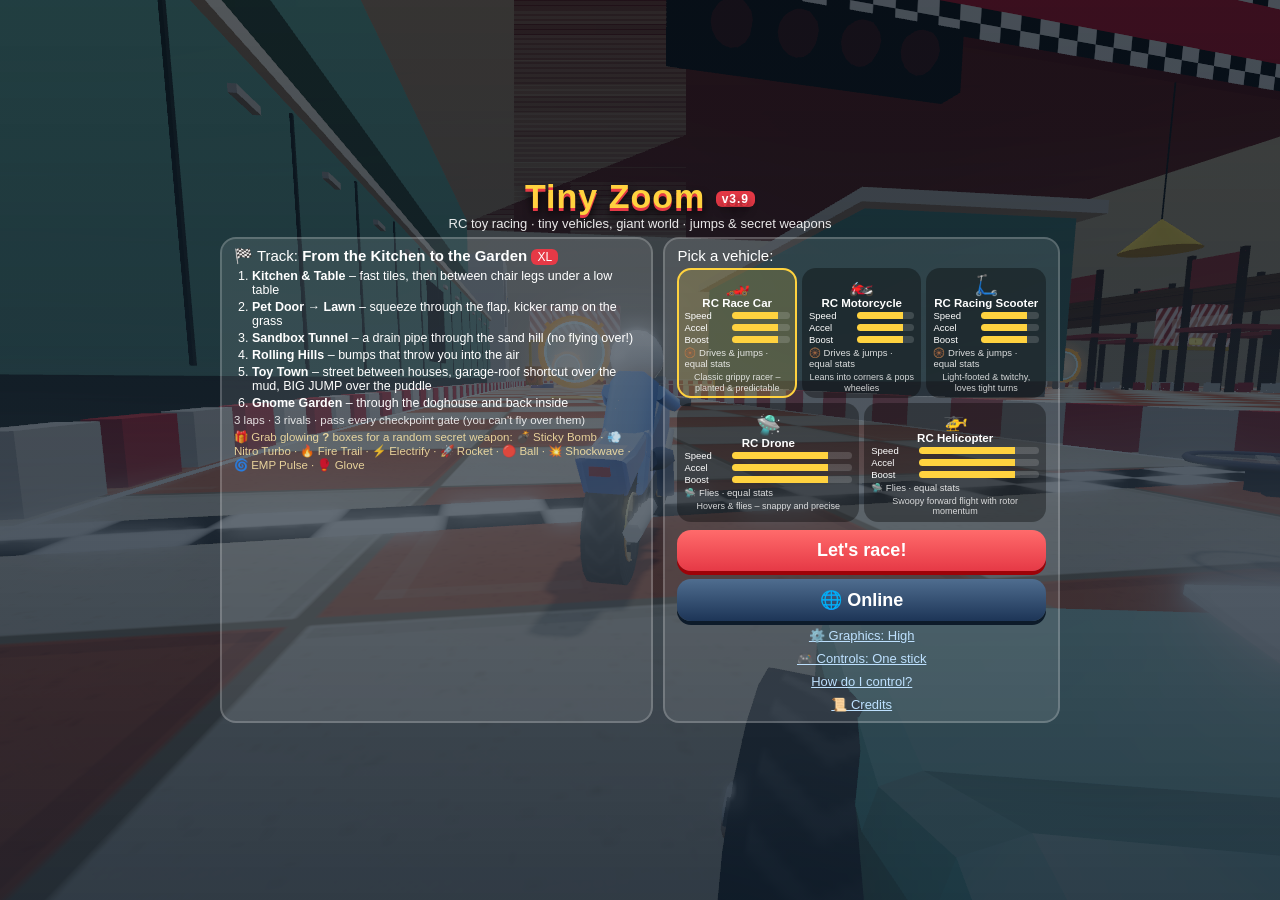
==== commit 9cf5d60e: "v3.9: online multiplayer with room codes (Trystero WebRTC P2P + encrypted Nostr relay fallback, host" ====
--- a/index.html
+++ b/index.html
@@ -7,7 +7,7 @@
 <meta name="mobile-web-app-capable" content="yes">
 <meta name="apple-mobile-web-app-capable" content="yes">
 <meta name="apple-mobile-web-app-status-bar-style" content="black-translucent">
-<title>Tiny Zoom v3.8 — Toy Racing</title>
+<title>Tiny Zoom v3.9 — Toy Racing</title>
 <link rel="manifest" href="manifest.webmanifest">
 <link rel="icon" href="icon-192.png">
 <link rel="apple-touch-icon" href="icon-192.png">
@@ -20,7 +20,7 @@
 <div id="touchLayer" class="hidden"></div>
 
 <div id="hud" class="hidden">
-  <div id="hudPos" class="panel"><div class="lbl">Place</div><div><span id="posNum">4</span><small>/4</small></div></div>
+  <div id="hudPos" class="panel"><div class="lbl">Place</div><div><span id="posNum">4</span><small id="posTot">/4</small></div></div>
   <div id="hudLap" class="panel"><div id="lapNum">Lap 1/3</div><div id="lapTime" class="mono">0:00.00</div></div>
   <div id="hudTimes" class="panel"><div>Total <b id="totTime" class="mono">0:00.0</b></div><div>Best <b id="bestTime" class="mono">—</b></div></div>
   <canvas id="minimap" width="150" height="132"></canvas>
@@ -40,7 +40,7 @@
 <div id="menu" class="overlay">
   <div class="menuBox">
     <div class="menuHead">
-      <h1>Tiny Zoom <span class="tag">v3.8</span></h1>
+      <h1>Tiny Zoom <span class="tag">v3.9</span></h1>
       <div class="sub">RC toy racing · tiny vehicles, giant world · jumps &amp; secret weapons</div>
     </div>
     <div class="menuBody">
@@ -61,6 +61,7 @@
         <div class="cardTitle">Pick a vehicle:</div>
         <div class="vehicles" id="vehList"></div>
         <button id="btnStart" class="big">Let's race!</button>
+        <button id="btnOnline" class="big alt">🌐 Online</button>
         <button class="link btnQuality" id="btnQuality">⚙️ Graphics</button>
         <button class="link btnControls" id="btnControls">🎮 Controls: One stick</button>
         <button id="btnHelp" class="link">How do I control?</button>
@@ -76,7 +77,7 @@
     <p><b>Scooter model</b> – “Electric Scooter (Low-poly, game-ready)” by Delandi (delandi), Sketchfab (https://sketchfab.com/3d-models/electric-scooter-low-poly-game-ready-e22bffc784b04a93acc83599fa7a81c0). License: <b>CC BY 4.0</b> (creativecommons.org/licenses/by/4.0/). Modified: re-oriented/scaled, wheels split for animation, textures WebP ≤1K, meshopt-compressed.</p>
     <p><b>Drone model</b> – “Quadcopter drone” by Annelida, Sketchfab (https://sketchfab.com/3d-models/quadcopter-drone-ca8f0f70a1014e77a6777dc248e9bf5a). License: <b>CC BY 4.0</b> (creativecommons.org/licenses/by/4.0/). Modified: re-oriented/scaled, rotors re-pivoted, textures WebP ≤1K, meshopt-compressed.</p>
     <p>Track, house, textures, UI, sounds – original, generated in code for Tiny Zoom.</p>
-    <p><b>Software</b> – three.js incl. GLTFLoader, post-processing and meshoptimizer decoder: MIT License, © three.js authors / © Arseny Kapoulkine.</p>
+    <p><b>Software</b> – three.js incl. GLTFLoader, post-processing and meshoptimizer decoder: MIT License, © three.js authors / © Arseny Kapoulkine. Online play: Trystero (MIT, © Dan Motzenbecker), nostr-tools (Unlicense), noble-hashes / noble-curves (MIT, © Paul Miller).</p>
     <button class="big" id="btnCreditsClose">Close</button>
   </div>
   <div id="help" class="hidden">
@@ -87,11 +88,34 @@
     <p><b>🎁 Weapons:</b> Drive through a glowing <b>?</b> box – the weapon slot (bottom left, next to the left stick) rolls a random weapon. <b>Tap the slot</b> to fire it (or press F). Hits make racers spin/tumble briefly. A sticky bomb can be passed on by bumping another racer!</p>
     <p><b>🛟 Flight assist:</b> Leave the left stick centred and the drone/helicopter holds a safe height by itself – it follows the hills and ducks under gates, tables and the tunnel. Not steering? The nose gently lines up with the track. Drone and helicopter fly through glowing orange/cyan <b>turbo rings</b> instead – the assist lines you up with them.</p>
     <p><b>🚀 Turbo pads:</b> 15 orange chevron pads along the track – before jumps, ramps and the tunnel, on the straights, and in every slow grass / mud / puddle stretch. Drive over one for a short, strong speed boost. Flyers: a floating <b>turbo ring</b> hangs above every pad – fly through it for the same boost. 💣 Bombs are lobbed <b>behind</b> you. 🌪️ Over grass, mud and puddles flyers meet swirling <b>wind gusts</b> that slow them just like the ground slows cars (pale-blue on the minimap). All vehicles have the same speed: win with RC parts crate prizes and turbo pads!</p>
+    <p><b>🌐 Online:</b> tap <b>Online</b> → <b>Create room</b> and tell your friends the code, or type a friend's code and tap <b>Join</b>. Everyone picks a vehicle in the lobby; the host can add AI bots and taps <b>Start race</b>. No login or account. If a player drops out, an AI bot takes over their car (when bots are on) or the car is removed.</p>
     <p><b>⌨️ Keyboard:</b> W/S or ↑/↓ = throttle / forward-back · A/D or ←/→ = steer (combine, e.g. W+A, for diagonals) · Space = jump (ground) / up (flyers) · E up · Shift/Q down · F = fire · R = reset to track · Esc = pause</p>
     <p class="small"><b>Credits:</b> see 📜 Credits in the menu (race car: “Toy Car” CC0 · helicopter: NASA Ingenuity, public domain · motorcycle “Motorcycle” by animanyarty, scooter “Electric Scooter (Low-poly, game-ready)” by Delandi, drone “Quadcopter drone” by Annelida – all CC BY 4.0, Sketchfab · three.js MIT).</p>
     <button class="big" id="btnHelpClose">Got it</button>
   </div>
 </div>
+
+
+<div id="online" class="overlay hidden"><div class="dialog wide" id="onBox">
+  <h2>🌐 Online race</h2>
+  <div id="onHome">
+    <p class="small">Race 2–6 friends with a room code. No login, no account.</p>
+    <button class="big" id="btnCreate">Create room</button>
+    <div class="joinRow"><input id="joinCode" maxlength="5" autocomplete="off" autocapitalize="characters" spellcheck="false" placeholder="CODE" aria-label="Room code"><button class="big alt" id="btnJoin">Join</button></div>
+    <div id="onErr" class="small err"></div>
+    <button class="big alt" id="btnOnBack">Back</button>
+  </div>
+  <div id="onJoining" class="hidden"><p>Looking for room <b id="joiningCode"></b>…</p><button class="big alt" id="btnJoinCancel">Cancel</button></div>
+  <div id="onLobby" class="hidden">
+    <div class="codeBox">Room code <b id="roomCode">-----</b> <span class="small">share it with your friends</span></div>
+    <ul id="lobbyList"></ul>
+    <div class="small">Your vehicle:</div>
+    <div id="onVeh" class="onVeh"></div>
+    <div id="hostOpts" class="small"><label>🤖 AI bots: <select id="botSel"><option value="off">Off – humans only</option><option value="4">Fill to 4 racers</option><option value="6">Fill to 6 racers</option></select></label></div>
+    <div id="lobbyMsg" class="small"></div>
+    <div class="row"><button class="big" id="btnOnStart">Start race</button><button class="big alt" id="btnLeave">Leave</button></div>
+  </div>
+</div></div>
 
 <div id="pause" class="overlay hidden"><div class="dialog"><h2>Paused</h2>
   <button class="big" id="btnResume">Resume</button><button class="big alt" id="btnRestart">New race</button><button class="big alt btnQuality" id="btnQuality2">⚙️ Graphics</button><button class="big alt btnControls" id="btnControls2">🎮 Controls: One stick</button><button class="big alt" id="btnMenu">Menu</button></div></div>
--- a/style.css
+++ b/style.css
@@ -133,3 +133,22 @@
 #hudBat .gRead{position:relative;line-height:1}
 #hudBat #spd{font-size:20px;font-weight:800}
 #hudBat small{display:block;font-size:9px;opacity:.75}
+
+/* v3.9 online lobby */
+#online{z-index:12}
+#online .dialog{max-width:min(94vw,560px)}
+.joinRow{display:flex;gap:8px;align-items:stretch;margin-top:8px}
+.joinRow input{flex:1;min-width:0;font:inherit;font-size:24px;font-weight:900;letter-spacing:6px;text-align:center;text-transform:uppercase;border-radius:12px;border:2px solid #ffd23f;background:#0d1b2a;color:#fff;padding:6px;margin-top:8px}
+.joinRow button.big{width:auto;flex:0 0 38%}
+.err{color:#ff8c8c;min-height:1em;margin-top:4px}
+.codeBox{font-size:15px;margin:2px 0 6px}.codeBox b{font-size:32px;letter-spacing:6px;color:#ffd23f;margin:0 6px;font-family:ui-monospace,monospace}
+#lobbyList{list-style:none;padding:0;margin:4px 0 8px;text-align:left}
+#lobbyList li{display:flex;align-items:center;gap:8px;padding:4px 8px;margin:3px 0;background:rgba(255,255,255,.08);border-radius:10px;font-size:14px}
+#lobbyList .dot{width:14px;height:14px;border-radius:50%;flex:0 0 14px;border:2px solid #fff}
+#lobbyList .nm{font-weight:800;flex:1}#lobbyList .lk{font-size:11px;opacity:.75}
+#lobbyList li.me{outline:2px solid #ffd23f}#lobbyList li.bot{opacity:.7}
+.onVeh{display:flex;gap:6px;justify-content:center;margin:4px 0}
+.onVeh button{font:inherit;font-size:24px;background:rgba(0,0,0,.35);border:2px solid transparent;border-radius:10px;color:#fff;padding:2px 8px;cursor:pointer}
+.onVeh button.sel{border-color:#ffd23f;background:rgba(255,210,63,.2)}
+#hostOpts select{font:inherit;border-radius:8px;padding:2px 4px}
+#btnOnStart:disabled{opacity:.45;filter:grayscale(.6)}
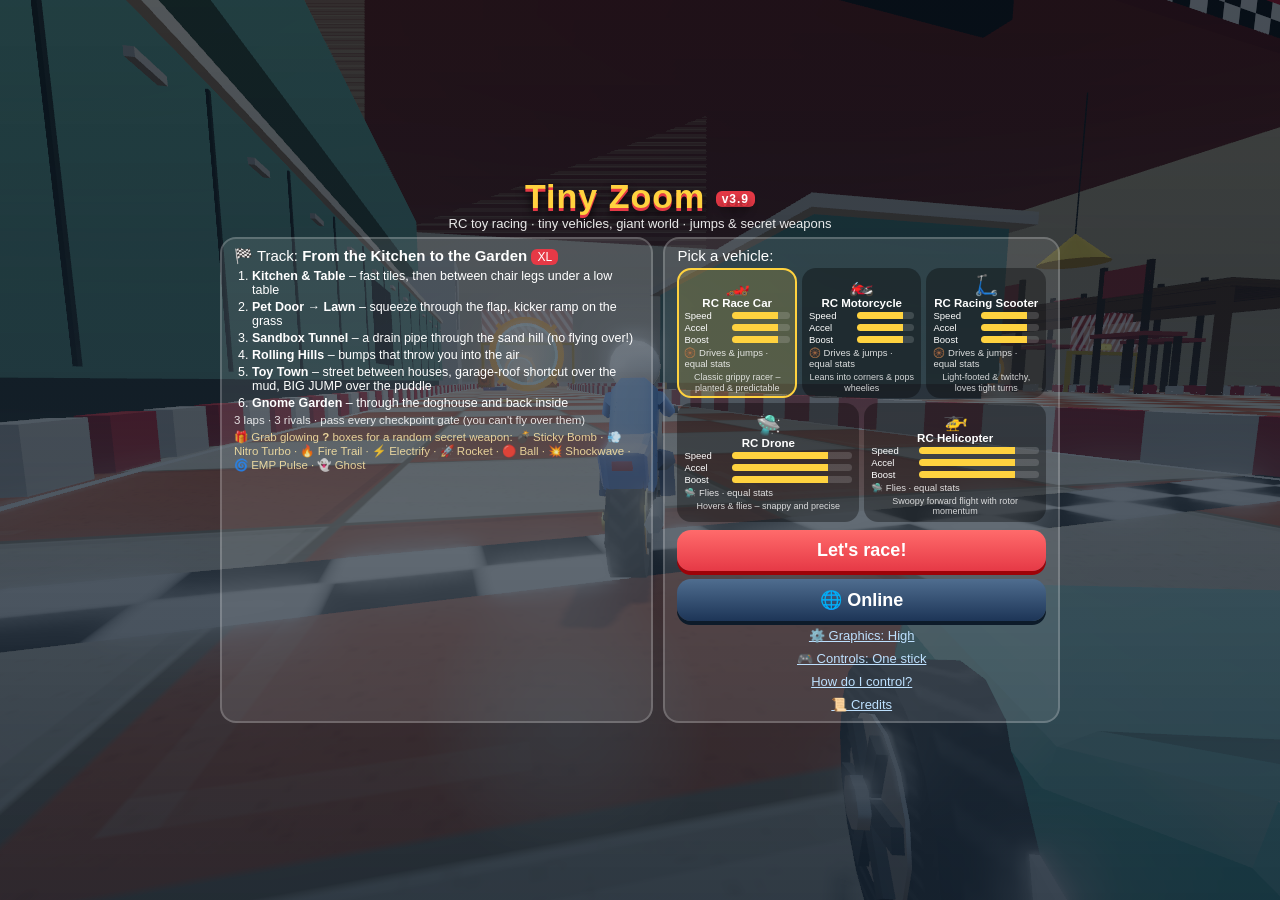
==== commit 30fbee08: "v3.9: Ghost Mode replaces Spring Glove, global Electrify; online sync of ghost; tests" ====
--- a/index.html
+++ b/index.html
@@ -55,7 +55,7 @@
           <li><b>Gnome Garden</b> – through the doghouse and back inside</li>
         </ol>
         <div class="small">3 laps · 3 rivals · pass every checkpoint gate (you can't fly over them)</div>
-        <div class="small wtip">🎁 Grab glowing <b>?</b> boxes for a random secret weapon: 💣 Sticky Bomb · 💨 Nitro Turbo · 🔥 Fire Trail · ⚡ Electrify · 🚀 Rocket · 🔴 Ball · 💥 Shockwave · 🌀 EMP Pulse · 🥊 Glove</div>
+        <div class="small wtip">🎁 Grab glowing <b>?</b> boxes for a random secret weapon: 💣 Sticky Bomb · 💨 Nitro Turbo · 🔥 Fire Trail · ⚡ Electrify · 🚀 Rocket · 🔴 Ball · 💥 Shockwave · 🌀 EMP Pulse · 👻 Ghost</div>
       </div>
       <div class="pick">
         <div class="cardTitle">Pick a vehicle:</div>
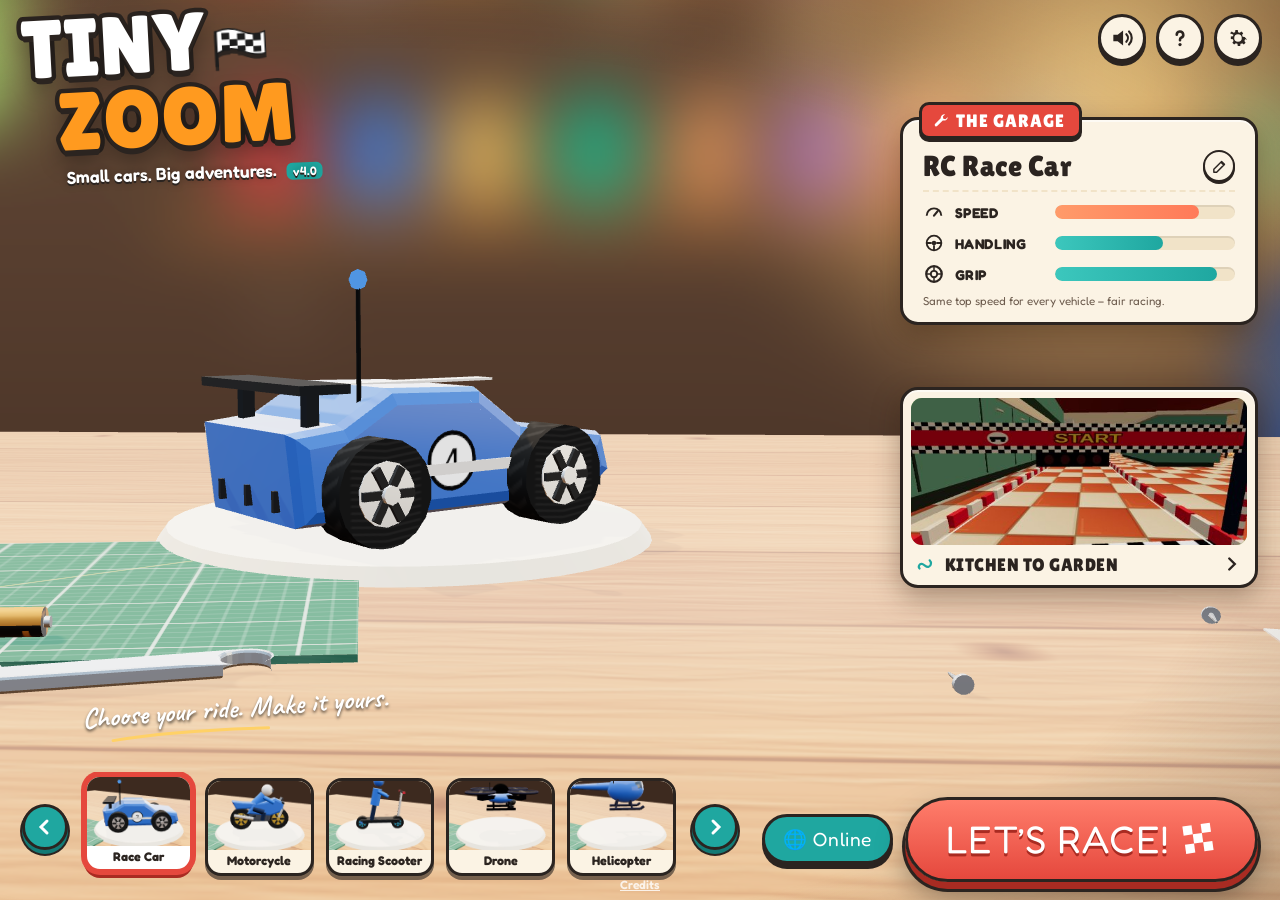
==== commit 871cb629: "v4.0 stage 1: toy-garage title screen, golden-hour lighting, new race HUD, settings (volume/shake/FO" ====
--- a/index.html
+++ b/index.html
@@ -7,7 +7,7 @@
 <meta name="mobile-web-app-capable" content="yes">
 <meta name="apple-mobile-web-app-capable" content="yes">
 <meta name="apple-mobile-web-app-status-bar-style" content="black-translucent">
-<title>Tiny Zoom v3.9 — Toy Racing</title>
+<title>Tiny Zoom v4.0 — Toy Racing</title>
 <link rel="manifest" href="manifest.webmanifest">
 <link rel="icon" href="icon-192.png">
 <link rel="apple-touch-icon" href="icon-192.png">
@@ -20,9 +20,9 @@
 <div id="touchLayer" class="hidden"></div>
 
 <div id="hud" class="hidden">
-  <div id="hudPos" class="panel"><div class="lbl">Place</div><div><span id="posNum">4</span><small id="posTot">/4</small></div></div>
-  <div id="hudLap" class="panel"><div id="lapNum">Lap 1/3</div><div id="lapTime" class="mono">0:00.00</div></div>
-  <div id="hudTimes" class="panel"><div>Total <b id="totTime" class="mono">0:00.0</b></div><div>Best <b id="bestTime" class="mono">—</b></div></div>
+  <div id="hudPos" class="panel"><div><span id="posNum">4</span><small id="posTot">/4</small></div><div class="lbl">POSITION</div></div>
+  <div id="hudCenter"><div id="hudName">RC Race Car</div><div id="lapTime" class="mono">0:00.00</div><div id="hudTimes"><span>Total <b id="totTime" class="mono">0:00.0</b></span><span>Best <b id="bestTime" class="mono">—</b></span></div></div>
+  <div id="hudLap" class="panel"><div id="lapNum">Lap 1/3</div></div>
   <canvas id="minimap" width="150" height="132"></canvas>
   <div id="hudBat" class="panel"><svg class="gauge" viewBox="0 0 100 60" aria-hidden="true"><path d="M10 52 A40 40 0 0 1 90 52" class="gTrack" pathLength="100"/><path id="gaugeArc" d="M10 52 A40 40 0 0 1 90 52" class="gArc" pathLength="100"/></svg><div class="gRead"><span id="spd" class="mono">0</span><small>cm/s</small></div><span id="alt" class="mono"></span></div>
   <div id="toast"></div>
@@ -38,39 +38,68 @@
 <div id="countdown"></div>
 
 <div id="menu" class="overlay">
-  <div class="menuBox">
-    <div class="menuHead">
-      <h1>Tiny Zoom <span class="tag">v3.9</span></h1>
-      <div class="sub">RC toy racing · tiny vehicles, giant world · jumps &amp; secret weapons</div>
+  <div class="title" id="titleUI">
+    <div class="logo" aria-label="Tiny Zoom">
+      <div class="logoWord"><span class="lw1">TINY</span><svg class="flag" viewBox="0 0 48 36" aria-hidden="true"><path d="M3 3 L3 35" stroke="#1d1d1d" stroke-width="3"/><path d="M4 4 Q16 0 26 5 T46 6 L46 24 Q36 26 26 21 T4 22Z" fill="#fff" stroke="#1d1d1d" stroke-width="2.5"/><g fill="#1d1d1d"><rect x="8" y="5" width="7" height="6"/><rect x="22" y="6" width="7" height="6"/><rect x="36" y="7" width="7" height="6"/><rect x="15" y="11" width="7" height="6"/><rect x="29" y="12" width="7" height="6"/><rect x="8" y="16" width="7" height="5"/><rect x="22" y="17" width="7" height="5"/><rect x="36" y="18" width="7" height="5"/></g></svg></div>
+      <div class="logoWord lw2">ZOOM</div>
+      <div class="tagline">Small cars. Big adventures. <span class="tag">v4.0</span></div>
     </div>
-    <div class="menuBody">
-      <div class="trackCard">
-        <div class="cardTitle">🏁 Track: <b>From the Kitchen to the Garden</b> <span class="tag">XL</span></div>
-        <ol class="sections">
-          <li><b>Kitchen &amp; Table</b> – fast tiles, then between chair legs under a low table</li>
-          <li><b>Pet Door → Lawn</b> – squeeze through the flap, kicker ramp on the grass</li>
-          <li><b>Sandbox Tunnel</b> – a drain pipe through the sand hill (no flying over!)</li>
-          <li><b>Rolling Hills</b> – bumps that throw you into the air</li>
-          <li><b>Toy Town</b> – street between houses, garage-roof shortcut over the mud, BIG JUMP over the puddle</li>
-          <li><b>Gnome Garden</b> – through the doghouse and back inside</li>
-        </ol>
-        <div class="small">3 laps · 3 rivals · pass every checkpoint gate (you can't fly over them)</div>
-        <div class="small wtip">🎁 Grab glowing <b>?</b> boxes for a random secret weapon: 💣 Sticky Bomb · 💨 Nitro Turbo · 🔥 Fire Trail · ⚡ Electrify · 🚀 Rocket · 🔴 Ball · 💥 Shockwave · 🌀 EMP Pulse · 👻 Ghost</div>
-      </div>
-      <div class="pick">
-        <div class="cardTitle">Pick a vehicle:</div>
-        <div class="vehicles" id="vehList"></div>
-        <button id="btnStart" class="big">Let's race!</button>
-        <button id="btnOnline" class="big alt">🌐 Online</button>
-        <button class="link btnQuality" id="btnQuality">⚙️ Graphics</button>
-        <button class="link btnControls" id="btnControls">🎮 Controls: One stick</button>
-        <button id="btnHelp" class="link">How do I control?</button>
-        <button id="btnCredits" class="link">📜 Credits</button>
-      </div>
+    <div class="topIcons">
+      <button class="iconBtn" id="btnSound" aria-label="Sound on/off" title="Sound"><svg viewBox="0 0 24 24"><path d="M4 9h4l5-4v14l-5-4H4z" fill="currentColor"/><path class="waves" d="M16 8.5a5 5 0 0 1 0 7M18.5 6a8.5 8.5 0 0 1 0 12" stroke="currentColor" stroke-width="2" fill="none" stroke-linecap="round"/><path class="mute" d="M16 9l6 6M22 9l-6 6" stroke="currentColor" stroke-width="2" stroke-linecap="round"/></svg></button>
+      <button class="iconBtn" id="btnHelp" aria-label="How to play" title="How to play"><svg viewBox="0 0 24 24"><path d="M9 9a3 3 0 1 1 4 2.8c-.8.4-1 1-1 1.7V14" stroke="currentColor" stroke-width="2.4" fill="none" stroke-linecap="round"/><circle cx="12" cy="18" r="1.5" fill="currentColor"/></svg></button>
+      <button class="iconBtn" id="btnSettings" aria-label="Settings" title="Settings"><svg viewBox="0 0 24 24"><path d="M12 8.5a3.5 3.5 0 1 0 0 7 3.5 3.5 0 0 0 0-7zm8.4 5-1.9-.3a6.8 6.8 0 0 1-.6 1.5l1.1 1.6-1.6 1.6-1.6-1.1c-.5.3-1 .5-1.5.6l-.3 1.9h-2.2l-.3-1.9a6.8 6.8 0 0 1-1.5-.6l-1.6 1.1-1.6-1.6 1.1-1.6a6.8 6.8 0 0 1-.6-1.5l-1.9-.3v-2.2l1.9-.3c.1-.5.3-1 .6-1.5L4.6 7.7l1.6-1.6 1.6 1.1c.5-.3 1-.5 1.5-.6l.3-1.9h2.2l.3 1.9c.5.1 1 .3 1.5.6l1.6-1.1 1.6 1.6-1.1 1.6c.3.5.5 1 .6 1.5l1.9.3z" fill="currentColor"/></svg></button>
     </div>
+    <section class="garageCard" aria-label="The garage">
+      <div class="gTab"><svg viewBox="0 0 24 24" aria-hidden="true"><path d="M21 6.5a5 5 0 0 1-6.6 4.7l-7.6 7.6a2 2 0 0 1-2.8-2.8l7.6-7.6A5 5 0 0 1 17.5 3l-3 3 .6 2.9 2.9.6z" fill="currentColor"/></svg>THE GARAGE</div>
+      <div class="gName"><h2 id="carName">RC Race Car</h2><button class="iconBtn sm" id="btnCarInfo" aria-label="About this vehicle"><svg viewBox="0 0 24 24"><path d="M4 20h4L19 9l-4-4L4 16zM14 6l4 4" stroke="currentColor" stroke-width="2" fill="none" stroke-linejoin="round"/></svg></button></div>
+      <div class="gNote hidden" id="carNote"></div>
+      <div class="gStat"><svg viewBox="0 0 24 24"><path d="M4 16a8 8 0 1 1 16 0" stroke="currentColor" stroke-width="2" fill="none"/><path d="M12 16l4-5" stroke="currentColor" stroke-width="2.4" stroke-linecap="round"/></svg><span>SPEED</span><i class="bar coral" id="stSpeed"><b></b></i></div>
+      <div class="gStat"><svg viewBox="0 0 24 24"><circle cx="12" cy="12" r="8" stroke="currentColor" stroke-width="2" fill="none"/><circle cx="12" cy="12" r="2.5" fill="currentColor"/><path d="M4 12h5.5M14.5 12H20M12 14.5V20" stroke="currentColor" stroke-width="2"/></svg><span>HANDLING</span><i class="bar teal" id="stHandling"><b></b></i></div>
+      <div class="gStat"><svg viewBox="0 0 24 24"><circle cx="12" cy="12" r="8.5" stroke="currentColor" stroke-width="2.4" fill="none"/><circle cx="12" cy="12" r="3.5" stroke="currentColor" stroke-width="2" fill="none"/><path d="M12 3.5v5M12 15.5v5M3.5 12h5M15.5 12h5" stroke="currentColor" stroke-width="1.6"/></svg><span>GRIP</span><i class="bar teal" id="stGrip"><b></b></i></div>
+      <div class="gFoot" id="carFoot">Same top speed for every vehicle – fair racing.</div>
+    </section>
+    <button class="trackCard2" id="btnTrack" aria-label="Track: Kitchen to Garden">
+      <img id="trackImg" alt="" width="320" height="140">
+      <span class="tName"><svg viewBox="0 0 24 24" aria-hidden="true"><path d="M5 17c-2-2 0-6 3-5s4 4 7 3 3-5 1-7" stroke="currentColor" stroke-width="2.4" fill="none" stroke-linecap="round"/></svg>KITCHEN TO GARDEN<svg class="chev" viewBox="0 0 24 24"><path d="M9 6l6 6-6 6" stroke="currentColor" stroke-width="2.6" fill="none" stroke-linecap="round"/></svg></span>
+    </button>
+    <div class="picker">
+      <button class="arrow" id="carPrev" aria-label="Previous vehicle"><svg viewBox="0 0 24 24"><path d="M14 6l-6 6 6 6" stroke="currentColor" stroke-width="3" fill="none" stroke-linecap="round"/></svg></button>
+      <div class="vehicles" id="vehList"></div>
+      <button class="arrow" id="carNext" aria-label="Next vehicle"><svg viewBox="0 0 24 24"><path d="M10 6l6 6-6 6" stroke="currentColor" stroke-width="3" fill="none" stroke-linecap="round"/></svg></button>
+    </div>
+    <div class="handNote">Choose your ride. Make it yours.<svg viewBox="0 0 160 10" aria-hidden="true"><path d="M2 7 Q60 1 158 5" stroke="#ffd166" stroke-width="3" fill="none" stroke-linecap="round"/></svg></div>
+    <div class="ctaRow">
+      <button id="btnOnline" class="pill alt">🌐 Online</button>
+      <button id="btnStart" class="pill race">LET’S RACE!<svg viewBox="0 0 30 30" aria-hidden="true"><g fill="#fff"><rect x="2" y="2" width="8" height="8"/><rect x="18" y="2" width="8" height="8"/><rect x="10" y="10" width="8" height="8"/><rect x="2" y="18" width="8" height="8"/><rect x="18" y="18" width="8" height="8"/></g></svg></button>
+    </div>
+    <button id="btnCredits" class="creditsLink">Credits</button>
+  </div>
+  <div id="settings" class="hidden sheet" role="dialog" aria-label="Settings">
+    <h3>Settings</h3>
+    <label class="srow">🔊 Sound volume <input type="range" id="setVol" min="0" max="100" step="5"></label>
+    <label class="srow">📳 Camera shake <input type="checkbox" id="setShake"></label>
+    <label class="srow">💨 Speed zoom (FOV) <input type="checkbox" id="setFov"></label>
+    <button class="big alt btnQuality" id="btnQuality">⚙️ Graphics</button>
+    <button class="big alt btnControls" id="btnControls">🎮 Controls: One stick</button>
+    <button class="big" id="btnSettingsClose">Done</button>
+  </div>
+  <div id="trackInfo" class="hidden sheet" role="dialog" aria-label="Track">
+    <h3>🏁 From the Kitchen to the Garden</h3>
+    <ol class="sections">
+      <li><b>Kitchen &amp; Table</b> – fast tiles, then between chair legs under a low table</li>
+      <li><b>Pet Door → Lawn</b> – squeeze through the flap, kicker ramp on the grass</li>
+      <li><b>Sandbox Tunnel</b> – a drain pipe through the sand hill (no flying over!)</li>
+      <li><b>Rolling Hills</b> – bumps that throw you into the air</li>
+      <li><b>Toy Town</b> – street between houses, garage-roof shortcut, BIG JUMP over the puddle</li>
+      <li><b>Gnome Garden</b> – through the doghouse and back inside</li>
+    </ol>
+    <p class="small">3 laps · 3 rivals · pass under every checkpoint gate.</p>
+    <p class="small wtip">🎁 Crates give a random weapon: 💣 Sticky Bomb · 💨 Nitro Turbo · 🔥 Fire Trail · ⚡ Electrify · 🚀 Rocket · 🔴 Ball · 💥 Shockwave · 🌀 EMP Pulse · 👻 Ghost</p>
+    <button class="big" id="btnTrackClose">Close</button>
   </div>
   <div id="credits" class="hidden">
     <h3>📜 Credits</h3>
+    <p><b>Fonts</b> – Lilita One (Juan Montoreano), Fredoka (The Fredoka Project Authors), Caveat (The Caveat Project Authors) – all <b>SIL Open Font License 1.1</b>, subset. Title-screen props, logo, icons and synthesised sounds are original.</p>
     <p><b>Race car model</b> – “Toy Car” by Guido Odendahl (model) and Eric Chadwick (extensions), Khronos glTF Sample Assets. License: <b>CC0 1.0</b> (public domain). github.com/KhronosGroup/glTF-Sample-Assets/tree/main/Models/ToyCar · Modified: wheels split for animation, simplified, re-textured colours, compressed.</p>
     <p><b>Helicopter model</b> – “Ingenuity Mars Helicopter” 3D model, NASA/JPL-Caltech (science.nasa.gov/resource/mars-ingenuity-helicopter-3d-model). NASA content: <b>public domain</b> (not copyrighted in the U.S.); used without NASA insignia and without implying endorsement. Modified: rotors re-pivoted, colour tint, compressed.</p>
     <p><b>Motorcycle model</b> – “Motorcycle” by animanyarty, Sketchfab (https://sketchfab.com/3d-models/motorcycle-38404e2077ca4b209cd2f1db30541b94). License: <b>CC BY 4.0</b> (creativecommons.org/licenses/by/4.0/). Modified: re-oriented/scaled, wheels split for animation, simplified, textures WebP ≤1K, meshopt-compressed.</p>
@@ -127,6 +156,18 @@
 
 <div id="rotate"><div>📱↻</div><div>Rotate your phone to landscape</div></div>
 
+<script>
+// v4.0: never a blank screen – explain clearly when 3D (WebGL) can't start
+(function(){
+  function fail(why){ if (window.__tzBooted || document.getElementById('glErr')) return; var d=document.createElement('div'); d.id='glErr'; d.setAttribute('role','alert');
+    d.innerHTML='<div><h2>Oops – the 3D garage won\u2019t start</h2><p>Tiny Zoom needs WebGL (3D graphics) and your browser couldn\u2019t turn it on.</p><p style="opacity:.8;font-size:14px">Try: enable hardware acceleration in your browser settings, update the browser, or open the game in Chrome, Safari or Firefox.</p><p style="opacity:.6;font-size:12px">'+String(why||'').replace(/[<>&]/g,'')+'</p><button onclick="location.reload()">Reload</button></div>';
+    document.body.appendChild(d); }
+  window.tzFail = fail;
+  try { var c=document.createElement('canvas'); if(!(c.getContext('webgl2')||c.getContext('webgl'))) addEventListener('DOMContentLoaded',function(){fail('WebGL is not available.');}); } catch(e){}
+  addEventListener('error',function(e){ if(!window.__tzBooted) setTimeout(function(){ if(!window.__tzBooted) fail(e.message||'Loading error'); },1500); });
+  addEventListener('load',function(){ setTimeout(function(){ if(!window.__tzBooted) fail('The game took too long to start.'); },25000); });
+})();
+</script>
 <script type="module" src="main.js"></script>
 </body>
 </html>
--- a/style.css
+++ b/style.css
@@ -152,3 +152,118 @@
 .onVeh button.sel{border-color:#ffd23f;background:rgba(255,210,63,.2)}
 #hostOpts select{font:inherit;border-radius:8px;padding:2px 4px}
 #btnOnStart:disabled{opacity:.45;filter:grayscale(.6)}
+
+/* ================= v4.0 "Toy Garage" title + HUD ================= */
+@font-face{font-family:"Lilita One";src:url(fonts/LilitaOne-Regular.woff) format("woff");font-display:swap}
+@font-face{font-family:"Fredoka";src:url(fonts/Fredoka.woff) format("woff");font-weight:300 700;font-display:swap}
+@font-face{font-family:"Caveat";src:url(fonts/Caveat.woff) format("woff");font-display:swap}
+:root{--tz-cream:#fbf3e4;--tz-cream-2:#f1e3c8;--tz-ink:#2b2420;--tz-ink-soft:#6b5a4c;--tz-red:#e5483d;--tz-red-d:#a92b22;--tz-coral:#ff7a59;--tz-teal:#1fa7a0;--tz-teal-d:#137a75;--tz-sun:#ffd166;--tz-orange:#ff9a1f;
+  --tz-r:18px;--tz-shadow:0 10px 28px rgba(43,24,10,.35),0 2px 0 rgba(255,255,255,.6) inset;--tz-display:"Lilita One","Arial Black",system-ui,sans-serif;--tz-body:"Fredoka","Rubik","Segoe UI",Arial,sans-serif;--tz-hand:"Caveat","Comic Sans MS",cursive;
+  --tz-ease:cubic-bezier(.2,.9,.25,1.15)}
+#menu.overlay{background:radial-gradient(120% 90% at 30% 55%,rgba(0,0,0,0) 55%,rgba(30,14,4,.45));display:block;overflow:hidden;font-family:var(--tz-body)}
+.title{position:absolute;inset:0;padding:max(14px,env(safe-area-inset-top)) max(18px,env(safe-area-inset-right)) max(14px,env(safe-area-inset-bottom)) max(18px,env(safe-area-inset-left))}
+.title button{font-family:inherit;cursor:pointer}
+.logo{position:absolute;top:max(14px,env(safe-area-inset-top));left:max(20px,env(safe-area-inset-left));transform:rotate(-3deg);transform-origin:left top;line-height:.86}
+.logoWord{display:flex;align-items:flex-end;gap:8px;font:clamp(40px,6.4vw,84px)/.9 var(--tz-display);letter-spacing:1px;color:#fff;-webkit-text-stroke:clamp(5px,.7vw,9px) var(--tz-ink);paint-order:stroke fill;text-shadow:0 6px 0 var(--tz-ink),0 12px 22px rgba(0,0,0,.35)}
+.logoWord.lw2{color:var(--tz-orange);margin-left:clamp(18px,2.4vw,34px)}
+.logo .flag{width:clamp(34px,4.2vw,56px);margin-bottom:.12em;filter:drop-shadow(0 4px 0 var(--tz-ink));transform-origin:3px 100%;animation:flagWave 2.6s ease-in-out infinite}
+@keyframes flagWave{50%{transform:rotate(-6deg) skewY(-3deg)}}
+.tagline{margin:10px 0 0 clamp(26px,3vw,44px);font:600 clamp(13px,1.35vw,19px) var(--tz-body);color:#fff;text-shadow:0 2px 0 var(--tz-ink),0 0 8px rgba(0,0,0,.4);transform:rotate(1deg)}
+.tagline .tag{font-family:var(--tz-body);background:var(--tz-teal);margin-left:6px}
+.topIcons{position:absolute;top:max(14px,env(safe-area-inset-top));right:max(18px,env(safe-area-inset-right));display:flex;gap:10px}
+.iconBtn{width:48px;height:48px;border-radius:50%;border:3px solid var(--tz-ink);background:var(--tz-cream);color:var(--tz-ink);display:grid;place-items:center;padding:0;box-shadow:0 4px 0 var(--tz-ink);transition:transform .15s var(--tz-ease)}
+.iconBtn svg{width:26px;height:26px}.iconBtn:hover{transform:translateY(-2px)}.iconBtn:active{transform:translateY(3px);box-shadow:0 1px 0 var(--tz-ink)}
+.iconBtn.sm{width:32px;height:32px;border-width:2px;box-shadow:0 2px 0 var(--tz-ink)}.iconBtn.sm svg{width:17px;height:17px}
+#btnSound .mute{display:none}#btnSound.off .mute{display:inline}#btnSound.off .waves{display:none}
+.garageCard{position:absolute;right:max(22px,env(safe-area-inset-right));top:clamp(84px,13vh,128px);width:clamp(270px,28vw,410px);background:var(--tz-cream);color:var(--tz-ink);border-radius:var(--tz-r);padding:30px 20px 14px;box-shadow:var(--tz-shadow);border:3px solid var(--tz-ink)}
+.gTab{position:absolute;top:-18px;left:16px;background:var(--tz-red);color:#fff;font:clamp(15px,1.4vw,20px) var(--tz-display);letter-spacing:1px;padding:5px 14px 5px 10px;border-radius:10px;border:3px solid var(--tz-ink);display:flex;align-items:center;gap:6px;box-shadow:0 3px 0 var(--tz-ink)}
+.gTab svg{width:18px;height:18px}
+.gName{display:flex;align-items:center;justify-content:space-between;gap:8px;border-bottom:2px dashed var(--tz-cream-2);padding-bottom:8px;margin-bottom:8px}
+.gName h2{margin:0;font:clamp(20px,2.3vw,34px)/1.05 var(--tz-display);letter-spacing:.5px;color:var(--tz-ink)}
+.gNote{font-size:13px;color:var(--tz-ink-soft);margin:-2px 0 8px}
+.gStat{display:grid;grid-template-columns:24px 92px 1fr;align-items:center;gap:8px;margin:9px 0;font:700 clamp(13px,1.1vw,15px) var(--tz-body);letter-spacing:.6px}
+.gStat svg{width:22px;height:22px;color:var(--tz-ink)}
+.bar{height:14px;border-radius:8px;background:var(--tz-cream-2);box-shadow:inset 0 2px 0 rgba(0,0,0,.08);overflow:hidden;display:block}
+.bar b{display:block;height:100%;width:var(--v,50%);border-radius:8px;transition:width .5s var(--tz-ease)}
+.bar.coral b{background:linear-gradient(90deg,#ff9b6a,var(--tz-coral))}.bar.teal b{background:linear-gradient(90deg,#3cc7bd,var(--tz-teal))}
+.gFoot{font-size:11.5px;color:var(--tz-ink-soft);margin-top:8px}
+.trackCard2{position:absolute;right:max(22px,env(safe-area-inset-right));top:calc(clamp(84px,13vh,128px) + clamp(250px,30vh,300px));width:clamp(270px,28vw,410px);padding:8px;background:var(--tz-cream);border:3px solid var(--tz-ink);border-radius:var(--tz-r);box-shadow:var(--tz-shadow);color:var(--tz-ink);text-align:left}
+.trackCard2 img{display:block;width:100%;height:auto;aspect-ratio:480/210;object-fit:cover;border-radius:11px;background:#9fc77a}
+.tName{display:flex;align-items:center;gap:8px;padding:8px 4px 2px;font:clamp(15px,1.4vw,19px) var(--tz-display);letter-spacing:.5px}
+.tName svg{width:22px;height:22px;color:var(--tz-teal)}.tName .chev{margin-left:auto;color:var(--tz-ink);transition:transform .2s}
+.trackCard2:hover .chev{transform:translateX(4px)}
+.picker{position:absolute;left:max(22px,env(safe-area-inset-left));bottom:max(18px,env(safe-area-inset-bottom));display:flex;align-items:center;gap:12px;max-width:calc(100% - clamp(420px,40vw,600px))}
+.arrow{flex:none;width:46px;height:46px;border-radius:50%;border:3px solid var(--tz-ink);background:var(--tz-teal);color:#fff;display:grid;place-items:center;padding:0;box-shadow:0 4px 0 var(--tz-teal-d),0 4px 0 2px var(--tz-ink)}
+.arrow svg{width:24px;height:24px}.arrow:active{transform:translateY(3px)}
+#menu .vehicles{display:flex;flex-wrap:nowrap;gap:12px;overflow-x:auto;scrollbar-width:none;padding:6px 4px}
+#menu .vehicles::-webkit-scrollbar{display:none}
+#menu .vcard{flex:none;width:clamp(96px,8.5vw,128px);padding:0;border:3px solid var(--tz-ink);background:var(--tz-cream);border-radius:16px;color:var(--tz-ink);text-align:center;overflow:hidden;box-shadow:0 4px 0 rgba(43,36,32,.6);transition:transform .2s var(--tz-ease),box-shadow .2s}
+#menu .vcard:hover{transform:translateY(-3px)}
+#menu .vcard.sel{border-color:var(--tz-red);box-shadow:0 0 0 3px var(--tz-red),0 6px 0 var(--tz-red-d);transform:translateY(-4px);background:#fff}
+.vthumb{display:grid;place-items:center;aspect-ratio:3/2;background:radial-gradient(circle at 50% 70%,#fff8ea,#efdcb8)}
+.vthumb img{width:100%;height:100%;object-fit:cover;display:block}.vthumb .vicon{font-size:32px}
+#menu .vcard .vname{display:block;font:700 12.5px var(--tz-body);padding:3px 4px 5px;white-space:nowrap;overflow:hidden;text-overflow:ellipsis;margin:0}
+.handNote{position:absolute;left:calc(max(22px,env(safe-area-inset-left)) + 60px);bottom:calc(max(18px,env(safe-area-inset-bottom)) + clamp(124px,11.5vw,160px));font:700 clamp(22px,2.2vw,32px) var(--tz-hand);color:#fff;text-shadow:0 2px 3px rgba(0,0,0,.6);transform:rotate(-4deg)}
+.handNote svg{display:block;width:70%;height:10px}
+.ctaRow{position:absolute;right:max(22px,env(safe-area-inset-right));bottom:max(18px,env(safe-area-inset-bottom));display:flex;align-items:center;gap:12px}
+.pill{border:3px solid var(--tz-ink);border-radius:999px;font:clamp(16px,1.5vw,20px) var(--tz-display);letter-spacing:.6px;padding:10px 18px;color:#fff;background:var(--tz-teal);box-shadow:0 5px 0 var(--tz-ink);transition:transform .15s var(--tz-ease)}
+.pill:active{transform:translateY(4px);box-shadow:0 1px 0 var(--tz-ink)}
+.pill.race{display:flex;align-items:center;gap:12px;font-size:clamp(24px,3vw,46px);padding:clamp(10px,1.3vw,18px) clamp(22px,3vw,44px);background:linear-gradient(180deg,#ff7d6b,var(--tz-red));box-shadow:0 7px 0 var(--tz-red-d),0 7px 0 3px var(--tz-ink),0 16px 30px rgba(0,0,0,.35);text-shadow:0 3px 0 var(--tz-red-d)}
+.pill.race svg{width:.9em;height:.9em;transform:rotate(-8deg)}
+@media (prefers-reduced-motion:no-preference){.pill.race{animation:raceGlow 2.4s ease-in-out infinite}}
+@keyframes raceGlow{50%{filter:brightness(1.08) drop-shadow(0 0 14px rgba(255,140,110,.75))}}
+@keyframes racePulse{0%,100%{transform:scale(1)}50%{transform:scale(1.035)}}
+.creditsLink{position:absolute;left:50%;bottom:max(4px,env(safe-area-inset-bottom));transform:translateX(-50%);background:none;border:none;color:rgba(255,255,255,.8);font:600 12px var(--tz-body);text-decoration:underline;padding:4px 8px}
+.sheet{position:absolute;inset:auto;left:50%;top:50%;transform:translate(-50%,-50%);width:min(92vw,520px);max-height:92vh;overflow:auto;background:var(--tz-cream);color:var(--tz-ink);border:3px solid var(--tz-ink);border-radius:var(--tz-r);padding:16px 20px;box-shadow:var(--tz-shadow);z-index:3;font-family:var(--tz-body)}
+.sheet h3{margin:0 0 8px;font:24px var(--tz-display);color:var(--tz-red)}
+.srow{display:flex;align-items:center;justify-content:space-between;gap:12px;padding:8px 0;border-bottom:2px dashed var(--tz-cream-2);font-weight:600}
+.srow input[type=range]{width:50%;accent-color:var(--tz-teal)}.srow input[type=checkbox]{width:22px;height:22px;accent-color:var(--tz-teal)}
+.sheet button.big{font-family:var(--tz-display);letter-spacing:.5px}
+#menu #help,#menu #credits{background:var(--tz-cream);color:var(--tz-ink);border:3px solid var(--tz-ink);z-index:4}
+#menu #help h3,#menu #credits h3{color:var(--tz-red);font-family:var(--tz-display)}
+#menu #help a,#menu #credits a{color:var(--tz-teal-d)}
+:focus-visible{outline:3px solid var(--tz-sun);outline-offset:3px}
+/* compact phone landscape (844x390 etc.) */
+@media (max-height:500px){
+  .logoWord{font-size:clamp(28px,5vw,44px);-webkit-text-stroke-width:5px}.tagline{margin-top:4px;font-size:12px}
+  .iconBtn{width:38px;height:38px}.iconBtn svg{width:20px;height:20px}
+  .garageCard{top:64px;width:250px;padding:20px 12px 8px}.gTab{top:-15px;font-size:13px}.gName h2{font-size:18px}.gName{padding-bottom:4px;margin-bottom:4px}
+  .gStat{margin:3px 0;font-size:11px;grid-template-columns:18px 70px 1fr}.gStat svg{width:18px;height:18px}.gFoot{display:none}
+  .trackCard2{top:auto;bottom:calc(max(10px,env(safe-area-inset-bottom)) + 64px);width:250px;padding:5px;display:flex;align-items:center;gap:6px}.trackCard2 img{width:76px;aspect-ratio:4/3}.tName{font-size:13px;padding:0;flex:1}
+  .picker{bottom:max(10px,env(safe-area-inset-bottom));gap:6px}.arrow{width:36px;height:36px}#menu .vcard{width:84px}.vthumb .vicon{font-size:22px}#menu .vcard .vname{font-size:11px;padding:1px 3px 3px}
+  .handNote{display:none}.ctaRow{bottom:max(10px,env(safe-area-inset-bottom))}.pill{padding:7px 12px;font-size:14px}.pill.race{font-size:22px;padding:8px 18px}
+  .creditsLink{left:max(14px,env(safe-area-inset-left));top:104px;bottom:auto;transform:none}
+  .picker{max-width:calc(100% - 400px)}#btnOnline{padding:7px 10px}
+}
+/* portrait phones (390x844): car on top, cards stacked below */
+@media (max-aspect-ratio:1/1){
+  .garageCard{top:auto;right:16px;left:16px;width:auto;bottom:calc(max(16px,env(safe-area-inset-bottom)) + 236px);padding:24px 14px 10px}
+  .gFoot{display:none}
+  .trackCard2{top:auto;left:16px;right:16px;width:auto;bottom:calc(max(16px,env(safe-area-inset-bottom)) + 168px);display:flex;align-items:center;gap:8px;padding:5px}.trackCard2 img{width:90px;aspect-ratio:4/3}.tName{padding:0;flex:1;font-size:15px}
+  .picker{left:10px;right:10px;max-width:none;bottom:calc(max(16px,env(safe-area-inset-bottom)) + 70px)}#menu .vcard{width:84px}
+  .handNote{display:none}.ctaRow{left:16px;right:16px;justify-content:space-between}.pill.race{font-size:24px}
+  .creditsLink{bottom:max(2px,env(safe-area-inset-bottom))}
+  .logoWord{font-size:44px}.topIcons{top:max(14px,env(safe-area-inset-top))}.iconBtn{width:40px;height:40px}
+}
+/* ---- v4.0 race HUD (reference layout: position top-left, name+timer top-centre, LAP top-right; centre kept clear) ---- */
+#hud{font-family:var(--tz-body)}
+#hud .panel{background:rgba(24,18,14,.62);border:2.5px solid rgba(255,255,255,.85);border-radius:16px;box-shadow:0 4px 0 rgba(0,0,0,.35);backdrop-filter:blur(3px)}
+#hudPos{padding:4px 14px 6px}
+#posNum{font:clamp(40px,5vw,58px)/1 var(--tz-display);color:var(--tz-sun);-webkit-text-stroke:2px var(--tz-ink);paint-order:stroke fill;text-shadow:0 3px 0 var(--tz-ink)}
+#hudPos small{font:clamp(20px,2.4vw,28px) var(--tz-display);opacity:1;color:#fff}
+#hudPos .lbl{font:700 10.5px var(--tz-body);letter-spacing:2px;opacity:.9;margin-top:1px}
+#hudCenter{position:absolute;top:max(6px,env(safe-area-inset-top));left:50%;transform:translateX(-50%);text-align:center;display:flex;flex-direction:column;align-items:center}
+#hudName{background:var(--tz-red);border:2.5px solid #fff;border-radius:10px;padding:2px 16px;font:clamp(13px,1.3vw,17px) var(--tz-display);letter-spacing:1px;text-transform:uppercase;box-shadow:0 3px 0 rgba(0,0,0,.35)}
+#lapTime{margin-top:3px;font:clamp(22px,2.4vw,30px)/1 var(--tz-display);letter-spacing:1px;color:#fff;-webkit-text-stroke:1.5px var(--tz-ink);paint-order:stroke fill;text-shadow:0 3px 0 var(--tz-ink),0 0 10px rgba(0,0,0,.4)}
+#hudTimes{position:static;display:flex;gap:10px;font:600 11px var(--tz-body);margin-top:3px;background:rgba(24,18,14,.5);border-radius:10px;padding:1px 10px;text-shadow:0 1px 2px #000}
+#hudTimes b{font-size:12px}
+#hudLap{left:auto;transform:none;right:calc(max(10px,env(safe-area-inset-right)) + 160px);padding:6px 14px;text-align:center}
+#lapNum{font:clamp(18px,2vw,24px) var(--tz-display);letter-spacing:1px;opacity:1}#lapNum b{font-size:1.45em;color:var(--tz-sun);-webkit-text-stroke:1.5px var(--tz-ink);paint-order:stroke fill}
+#minimap{border-radius:16px;border:2.5px solid rgba(255,255,255,.85);background:rgba(24,18,14,.45)}
+#hudBat{top:calc(max(8px,env(safe-area-inset-top)) + 92px)}
+#toast{top:auto;bottom:calc(max(10px,env(safe-area-inset-bottom)) + 150px);font-family:var(--tz-body);background:rgba(255,209,102,.95);border:2px solid var(--tz-ink)}
+#warn{top:auto;bottom:calc(max(10px,env(safe-area-inset-bottom)) + 188px)}
+@media (max-height:500px){#posNum{font-size:36px}#hudPos small{font-size:18px}#lapTime{font-size:20px}#hudTimes{display:none}#hudBat{top:calc(max(8px,env(safe-area-inset-top)) + 72px)}#hudLap{padding:3px 10px}#lapNum{font-size:15px}#toast{bottom:auto;top:84px}#warn{bottom:auto;top:116px}}
+/* WebGL failure overlay */
+#glErr{position:fixed;inset:0;z-index:50;display:grid;place-items:center;background:#2b2420;color:#fbf3e4;font-family:"Fredoka",Arial,sans-serif;text-align:center;padding:24px}
+#glErr h2{font:32px "Lilita One",Arial Black,sans-serif;color:#ffd166;margin:0 0 8px}#glErr button{margin-top:14px;font:20px "Lilita One",Arial Black,sans-serif;padding:10px 26px;border-radius:999px;border:3px solid #fbf3e4;background:#e5483d;color:#fff}
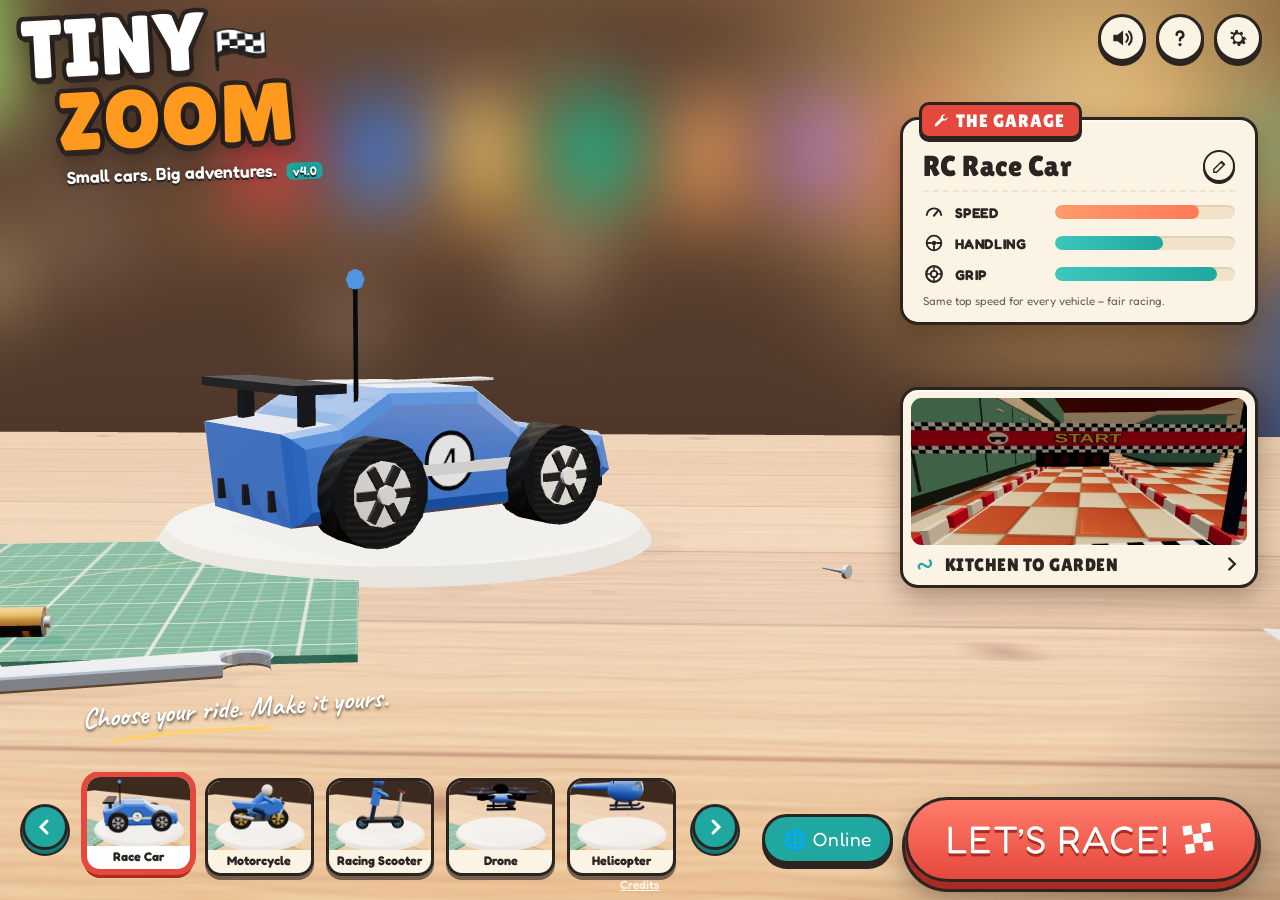
==== commit edd21ac9: "New Tiny Zoom app icon (192/512) and og:image link preview + Open Graph/Twitter meta tags" ====
--- a/index.html
+++ b/index.html
@@ -8,6 +8,16 @@
 <meta name="apple-mobile-web-app-capable" content="yes">
 <meta name="apple-mobile-web-app-status-bar-style" content="black-translucent">
 <title>Tiny Zoom v4.0 — Toy Racing</title>
+<meta property="og:type" content="website">
+<meta property="og:title" content="Tiny Zoom — Toy Racing">
+<meta property="og:description" content="Race RC buggies, motorcycles and drones in a toy-sized world. Free in your browser, no login.">
+<meta property="og:image" content="https://adikleineiny.github.io/tiny-zoom/icons/og.png">
+<meta property="og:image:width" content="1200">
+<meta property="og:image:height" content="630">
+<meta property="og:url" content="https://adikleineiny.github.io/tiny-zoom/">
+<meta name="twitter:card" content="summary_large_image">
+<meta name="twitter:title" content="Tiny Zoom — Toy Racing">
+<meta name="twitter:image" content="https://adikleineiny.github.io/tiny-zoom/icons/og.png">
 <link rel="manifest" href="manifest.webmanifest">
 <link rel="icon" href="icon-192.png">
 <link rel="apple-touch-icon" href="icon-192.png">
